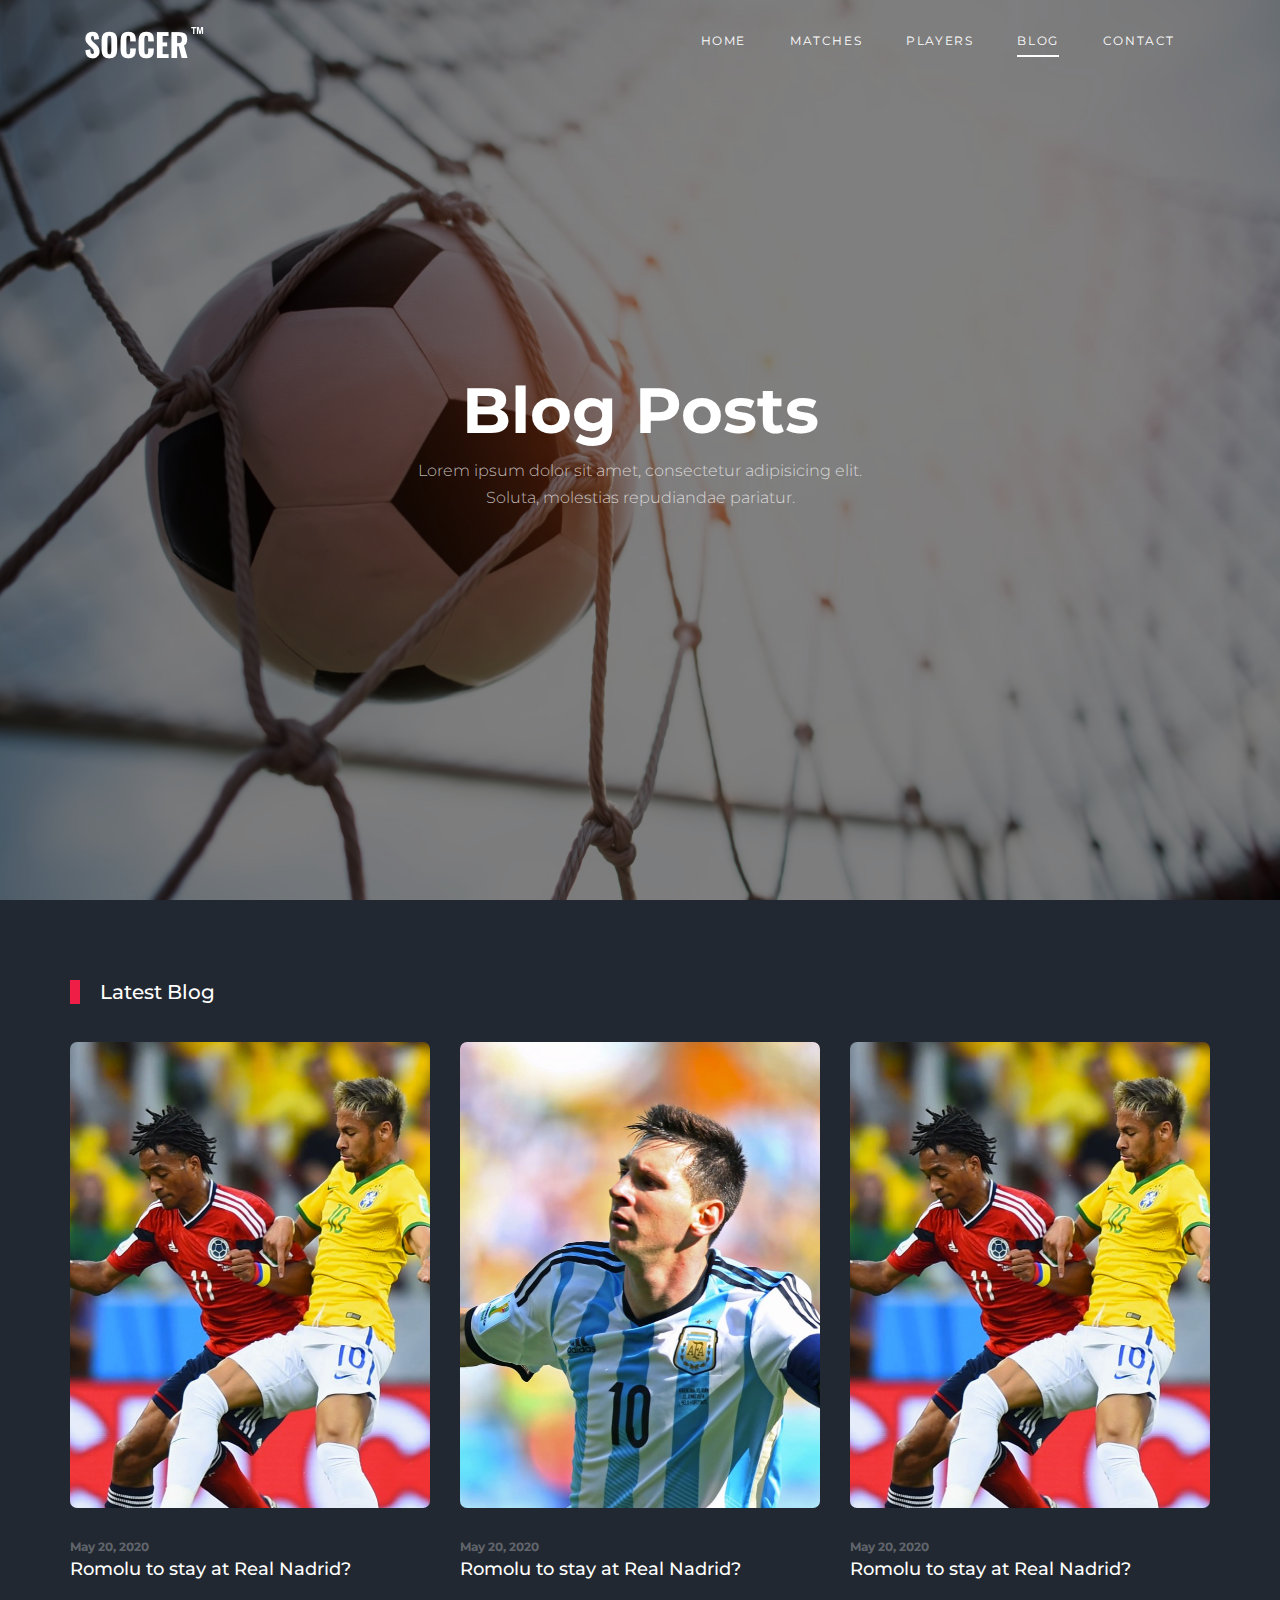
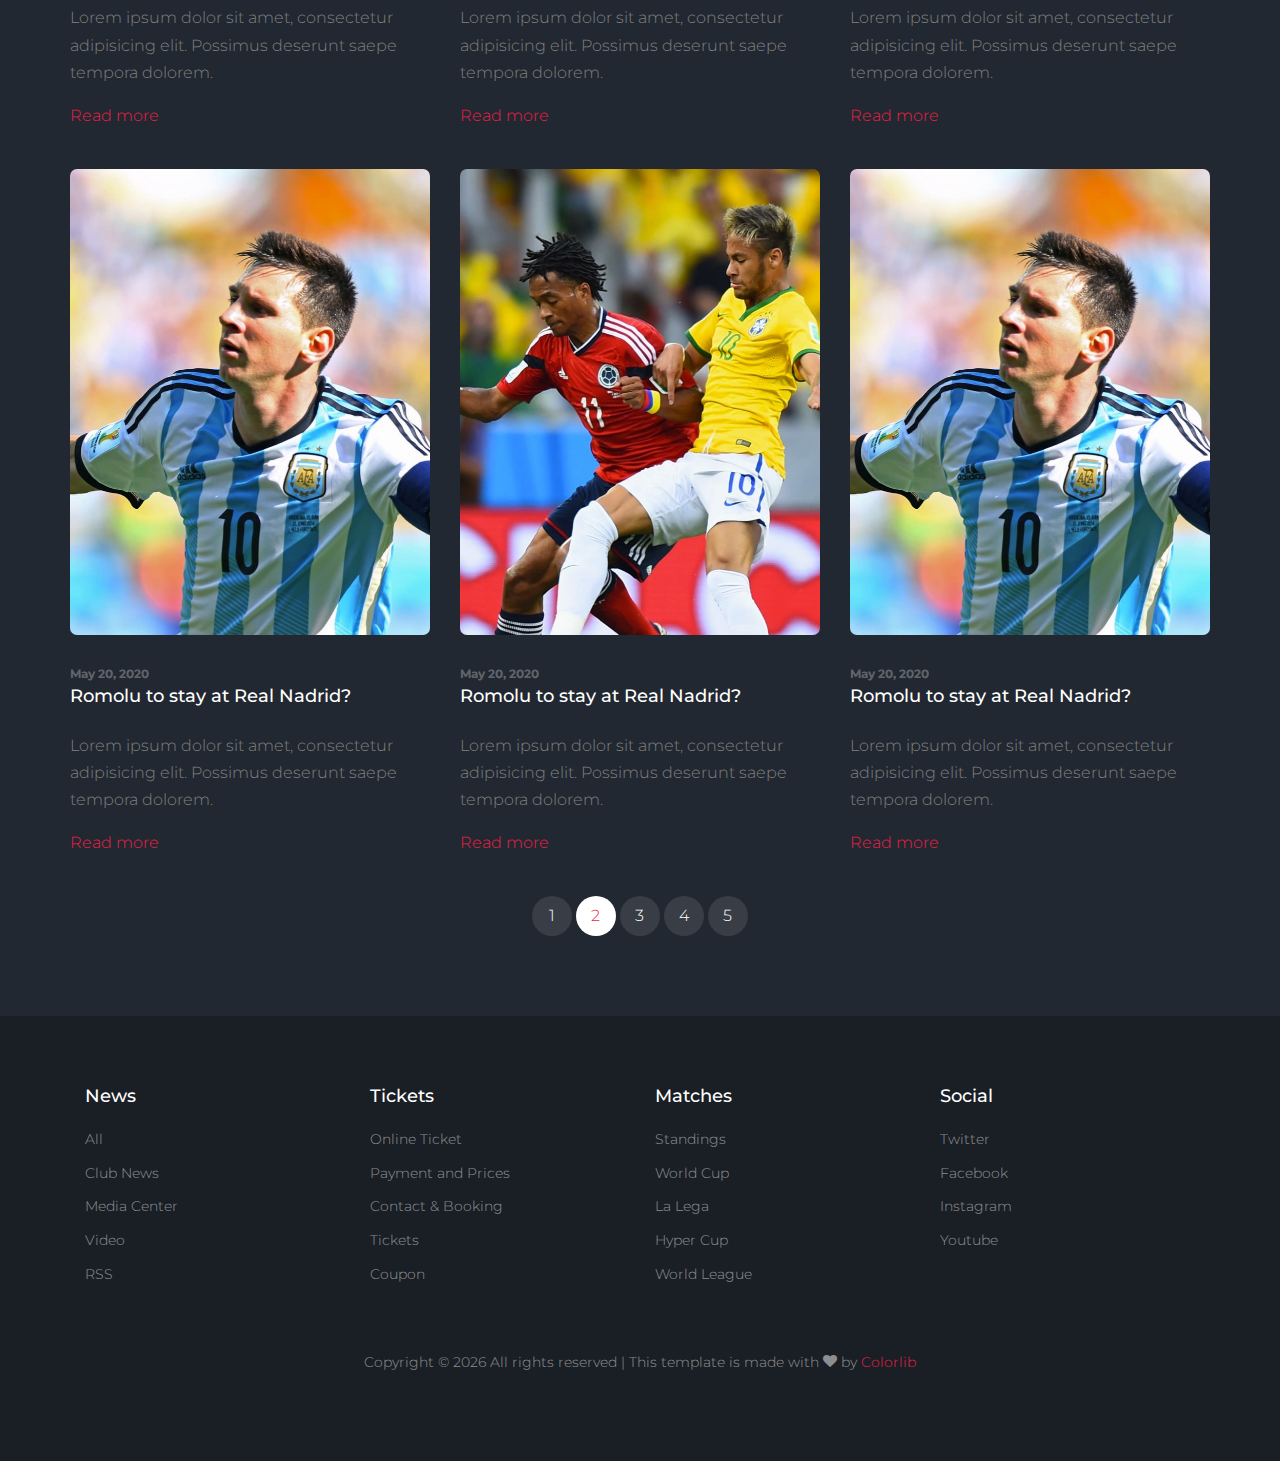
==== blog.html @ fb7355cf "UI is added" ====
<!DOCTYPE html>
<html lang="en">

<head>
  <title>Soccer &mdash; Website by Colorlib</title>
  <meta charset="utf-8">
  <meta name="viewport" content="width=device-width, initial-scale=1, shrink-to-fit=no">


  <link href="https://fonts.googleapis.com/css2?family=Montserrat:wght@400;700&display=swap" rel="stylesheet">

  <link rel="stylesheet" href="fonts/icomoon/style.css">

  <link rel="stylesheet" href="css/bootstrap/bootstrap.css">
  <link rel="stylesheet" href="css/jquery-ui.css">
  <link rel="stylesheet" href="css/owl.carousel.min.css">
  <link rel="stylesheet" href="css/owl.theme.default.min.css">
  <link rel="stylesheet" href="css/owl.theme.default.min.css">

  <link rel="stylesheet" href="css/jquery.fancybox.min.css">

  <link rel="stylesheet" href="css/bootstrap-datepicker.css">

  <link rel="stylesheet" href="fonts/flaticon/font/flaticon.css">

  <link rel="stylesheet" href="css/aos.css">

  <link rel="stylesheet" href="css/style.css">



</head>

<body>

  <div class="site-wrap">

    <div class="site-mobile-menu site-navbar-target">
      <div class="site-mobile-menu-header">
        <div class="site-mobile-menu-close">
          <span class="icon-close2 js-menu-toggle"></span>
        </div>
      </div>
      <div class="site-mobile-menu-body"></div>
    </div>


    <header class="site-navbar py-4" role="banner">

      <div class="container">
        <div class="d-flex align-items-center">
          <div class="site-logo">
            <a href="index.html">
              <img src="images/logo.png" alt="Logo">
            </a>
          </div>
          <div class="ml-auto">
            <nav class="site-navigation position-relative text-right" role="navigation">
              <ul class="site-menu main-menu js-clone-nav mr-auto d-none d-lg-block">
                <li><a href="index.html" class="nav-link">Home</a></li>
                <li><a href="matches.html" class="nav-link">Matches</a></li>
                <li><a href="players.html" class="nav-link">Players</a></li>
                <li class="active"><a href="blog.html" class="nav-link">Blog</a></li>
                <li><a href="contact.html" class="nav-link">Contact</a></li>
              </ul>
            </nav>

            <a href="#" class="d-inline-block d-lg-none site-menu-toggle js-menu-toggle text-black float-right text-white"><span
                class="icon-menu h3 text-white"></span></a>
          </div>
        </div>
      </div>

    </header>

    <div class="hero overlay" style="background-image: url('images/bg_3.jpg');">
      <div class="container">
        <div class="row align-items-center">
          <div class="col-lg-5 mx-auto text-center">
            <h1 class="text-white">Blog Posts</h1>
            <p>Lorem ipsum dolor sit amet, consectetur adipisicing elit. Soluta, molestias repudiandae pariatur.</p>
          </div>
        </div>
      </div>
    </div>

    
    
    <div class="container site-section">
      <div class="row">
        <div class="col-6 title-section">
          <h2 class="heading">Latest Blog</h2>
        </div>
      </div>
      <div class="row">
        <div class="col-lg-4 mb-4">
          <div class="custom-media d-block">
            <div class="img mb-4">
              <a href="single.html"><img src="images/img_1.jpg" alt="Image" class="img-fluid"></a>
            </div>
            <div class="text">
              <span class="meta">May 20, 2020</span>
              <h3 class="mb-4"><a href="#">Romolu to stay at Real Nadrid?</a></h3>
              <p>Lorem ipsum dolor sit amet, consectetur adipisicing elit. Possimus deserunt saepe tempora dolorem.</p>
              <p><a href="#">Read more</a></p>
            </div>
          </div>
        </div>
        <div class="col-lg-4 mb-4">
          <div class="custom-media d-block">
            <div class="img mb-4">
              <a href="single.html"><img src="images/img_3.jpg" alt="Image" class="img-fluid"></a>
            </div>
            <div class="text">
              <span class="meta">May 20, 2020</span>
              <h3 class="mb-4"><a href="#">Romolu to stay at Real Nadrid?</a></h3>
              <p>Lorem ipsum dolor sit amet, consectetur adipisicing elit. Possimus deserunt saepe tempora dolorem.</p>
              <p><a href="#">Read more</a></p>
            </div>
          </div>
        </div>

        <div class="col-lg-4 mb-4">
          <div class="custom-media d-block">
            <div class="img mb-4">
              <a href="single.html"><img src="images/img_1.jpg" alt="Image" class="img-fluid"></a>
            </div>
            <div class="text">
              <span class="meta">May 20, 2020</span>
              <h3 class="mb-4"><a href="#">Romolu to stay at Real Nadrid?</a></h3>
              <p>Lorem ipsum dolor sit amet, consectetur adipisicing elit. Possimus deserunt saepe tempora dolorem.</p>
              <p><a href="#">Read more</a></p>
            </div>
          </div>
        </div>
        <div class="col-lg-4 mb-4">
          <div class="custom-media d-block">
            <div class="img mb-4">
              <a href="single.html"><img src="images/img_3.jpg" alt="Image" class="img-fluid"></a>
            </div>
            <div class="text">
              <span class="meta">May 20, 2020</span>
              <h3 class="mb-4"><a href="#">Romolu to stay at Real Nadrid?</a></h3>
              <p>Lorem ipsum dolor sit amet, consectetur adipisicing elit. Possimus deserunt saepe tempora dolorem.</p>
              <p><a href="#">Read more</a></p>
            </div>
          </div>
        </div>
        
        <div class="col-lg-4 mb-4">
          <div class="custom-media d-block">
            <div class="img mb-4">
              <a href="single.html"><img src="images/img_1.jpg" alt="Image" class="img-fluid"></a>
            </div>
            <div class="text">
              <span class="meta">May 20, 2020</span>
              <h3 class="mb-4"><a href="#">Romolu to stay at Real Nadrid?</a></h3>
              <p>Lorem ipsum dolor sit amet, consectetur adipisicing elit. Possimus deserunt saepe tempora dolorem.</p>
              <p><a href="#">Read more</a></p>
            </div>
          </div>
        </div>
        <div class="col-lg-4 mb-4">
          <div class="custom-media d-block">
            <div class="img mb-4">
              <a href="single.html"><img src="images/img_3.jpg" alt="Image" class="img-fluid"></a>
            </div>
            <div class="text">
              <span class="meta">May 20, 2020</span>
              <h3 class="mb-4"><a href="#">Romolu to stay at Real Nadrid?</a></h3>
              <p>Lorem ipsum dolor sit amet, consectetur adipisicing elit. Possimus deserunt saepe tempora dolorem.</p>
              <p><a href="#">Read more</a></p>
            </div>
          </div>
        </div>
      </div>

      <div class="row justify-content-center">
        <div class="col-lg-7 text-center">
          <div class="custom-pagination">
            <a href="#">1</a>
            <span>2</span>
            <a href="#">3</a>
            <a href="#">4</a>
            <a href="#">5</a>
          </div>
        </div>
      </div>
    </div>


    
    



    <footer class="footer-section">
      <div class="container">
        <div class="row">
          <div class="col-lg-3">
            <div class="widget mb-3">
              <h3>News</h3>
              <ul class="list-unstyled links">
                <li><a href="#">All</a></li>
                <li><a href="#">Club News</a></li>
                <li><a href="#">Media Center</a></li>
                <li><a href="#">Video</a></li>
                <li><a href="#">RSS</a></li>
              </ul>
            </div>
          </div>
          <div class="col-lg-3">
            <div class="widget mb-3">
              <h3>Tickets</h3>
              <ul class="list-unstyled links">
                <li><a href="#">Online Ticket</a></li>
                <li><a href="#">Payment and Prices</a></li>
                <li><a href="#">Contact &amp; Booking</a></li>
                <li><a href="#">Tickets</a></li>
                <li><a href="#">Coupon</a></li>
              </ul>
            </div>
          </div>
          <div class="col-lg-3">
            <div class="widget mb-3">
              <h3>Matches</h3>
              <ul class="list-unstyled links">
                <li><a href="#">Standings</a></li>
                <li><a href="#">World Cup</a></li>
                <li><a href="#">La Lega</a></li>
                <li><a href="#">Hyper Cup</a></li>
                <li><a href="#">World League</a></li>
              </ul>
            </div>
          </div>

          <div class="col-lg-3">
            <div class="widget mb-3">
              <h3>Social</h3>
              <ul class="list-unstyled links">
                <li><a href="#">Twitter</a></li>
                <li><a href="#">Facebook</a></li>
                <li><a href="#">Instagram</a></li>
                <li><a href="#">Youtube</a></li>
              </ul>
            </div>
          </div>

        </div>

        <div class="row text-center">
          <div class="col-md-12">
            <div class=" pt-5">
              <p>
                <!-- Link back to Colorlib can't be removed. Template is licensed under CC BY 3.0. -->
                Copyright &copy;
                <script>
                  document.write(new Date().getFullYear());
                </script> All rights reserved | This template is made with <i class="icon-heart"
                  aria-hidden="true"></i> by <a href="https://colorlib.com" target="_blank">Colorlib</a>
                <!-- Link back to Colorlib can't be removed. Template is licensed under CC BY 3.0. -->
              </p>
            </div>
          </div>

        </div>
      </div>
    </footer>



  </div>
  <!-- .site-wrap -->

  <script src="js/jquery-3.3.1.min.js"></script>
  <script src="js/jquery-migrate-3.0.1.min.js"></script>
  <script src="js/jquery-ui.js"></script>
  <script src="js/popper.min.js"></script>
  <script src="js/bootstrap.min.js"></script>
  <script src="js/owl.carousel.min.js"></script>
  <script src="js/jquery.stellar.min.js"></script>
  <script src="js/jquery.countdown.min.js"></script>
  <script src="js/bootstrap-datepicker.min.js"></script>
  <script src="js/jquery.easing.1.3.js"></script>
  <script src="js/aos.js"></script>
  <script src="js/jquery.fancybox.min.js"></script>
  <script src="js/jquery.sticky.js"></script>
  <script src="js/jquery.mb.YTPlayer.min.js"></script>


  <script src="js/main.js"></script>

</body>

</html>
---- fonts/icomoon/style.css ----
@font-face {
  font-family: 'icomoon';
  src:  url('fonts/icomoon.eot?10si43');
  src:  url('fonts/icomoon.eot?10si43#iefix') format('embedded-opentype'),
    url('fonts/icomoon.ttf?10si43') format('truetype'),
    url('fonts/icomoon.woff?10si43') format('woff'),
    url('fonts/icomoon.svg?10si43#icomoon') format('svg');
  font-weight: normal;
  font-style: normal;
}

[class^="icon-"], [class*=" icon-"] {
  /* use !important to prevent issues with browser extensions that change fonts */
  font-family: 'icomoon' !important;
  speak: none;
  font-style: normal;
  font-weight: normal;
  font-variant: normal;
  text-transform: none;
  line-height: 1;

  /* Better Font Rendering =========== */
  -webkit-font-smoothing: antialiased;
  -moz-osx-font-smoothing: grayscale;
}

.icon-asterisk:before {
  content: "\f069";
}
.icon-plus:before {
  content: "\f067";
}
.icon-question:before {
  content: "\f128";
}
.icon-minus:before {
  content: "\f068";
}
.icon-glass:before {
  content: "\f000";
}
.icon-music:before {
  content: "\f001";
}
.icon-search:before {
  content: "\f002";
}
.icon-envelope-o:before {
  content: "\f003";
}
.icon-heart:before {
  content: "\f004";
}
.icon-star:before {
  content: "\f005";
}
.icon-star-o:before {
  content: "\f006";
}
.icon-user:before {
  content: "\f007";
}
.icon-film:before {
  content: "\f008";
}
.icon-th-large:before {
  content: "\f009";
}
.icon-th:before {
  content: "\f00a";
}
.icon-th-list:before {
  content: "\f00b";
}
.icon-check:before {
  content: "\f00c";
}
.icon-close:before {
  content: "\f00d";
}
.icon-remove:before {
  content: "\f00d";
}
.icon-times:before {
  content: "\f00d";
}
.icon-search-plus:before {
  content: "\f00e";
}
.icon-search-minus:before {
  content: "\f010";
}
.icon-power-off:before {
  content: "\f011";
}
.icon-signal:before {
  content: "\f012";
}
.icon-cog:before {
  content: "\f013";
}
.icon-gear:before {
  content: "\f013";
}
.icon-trash-o:before {
  content: "\f014";
}
.icon-home:before {
  content: "\f015";
}
.icon-file-o:before {
  content: "\f016";
}
.icon-clock-o:before {
  content: "\f017";
}
.icon-road:before {
  content: "\f018";
}
.icon-download:before {
  content: "\f019";
}
.icon-arrow-circle-o-down:before {
  content: "\f01a";
}
.icon-arrow-circle-o-up:before {
  content: "\f01b";
}
.icon-inbox:before {
  content: "\f01c";
}
.icon-play-circle-o:before {
  content: "\f01d";
}
.icon-repeat:before {
  content: "\f01e";
}
.icon-rotate-right:before {
  content: "\f01e";
}
.icon-refresh:before {
  content: "\f021";
}
.icon-list-alt:before {
  content: "\f022";
}
.icon-lock:before {
  content: "\f023";
}
.icon-flag:before {
  content: "\f024";
}
.icon-headphones:before {
  content: "\f025";
}
.icon-volume-off:before {
  content: "\f026";
}
.icon-volume-down:before {
  content: "\f027";
}
.icon-volume-up:before {
  content: "\f028";
}
.icon-qrcode:before {
  content: "\f029";
}
.icon-barcode:before {
  content: "\f02a";
}
.icon-tag:before {
  content: "\f02b";
}
.icon-tags:before {
  content: "\f02c";
}
.icon-book:before {
  content: "\f02d";
}
.icon-bookmark:before {
  content: "\f02e";
}
.icon-print:before {
  content: "\f02f";
}
.icon-camera:before {
  content: "\f030";
}
.icon-font:before {
  content: "\f031";
}
.icon-bold:before {
  content: "\f032";
}
.icon-italic:before {
  content: "\f033";
}
.icon-text-height:before {
  content: "\f034";
}
.icon-text-width:before {
  content: "\f035";
}
.icon-align-left:before {
  content: "\f036";
}
.icon-align-center:before {
  content: "\f037";
}
.icon-align-right:before {
  content: "\f038";
}
.icon-align-justify:before {
  content: "\f039";
}
.icon-list:before {
  content: "\f03a";
}
.icon-dedent:before {
  content: "\f03b";
}
.icon-outdent:before {
  content: "\f03b";
}
.icon-indent:before {
  content: "\f03c";
}
.icon-video-camera:before {
  content: "\f03d";
}
.icon-image:before {
  content: "\f03e";
}
.icon-photo:before {
  content: "\f03e";
}
.icon-picture-o:before {
  content: "\f03e";
}
.icon-pencil:before {
  content: "\f040";
}
.icon-map-marker:before {
  content: "\f041";
}
.icon-adjust:before {
  content: "\f042";
}
.icon-tint:before {
  content: "\f043";
}
.icon-edit:before {
  content: "\f044";
}
.icon-pencil-square-o:before {
  content: "\f044";
}
.icon-share-square-o:before {
  content: "\f045";
}
.icon-check-square-o:before {
  content: "\f046";
}
.icon-arrows:before {
  content: "\f047";
}
.icon-step-backward:before {
  content: "\f048";
}
.icon-fast-backward:before {
  content: "\f049";
}
.icon-backward:before {
  content: "\f04a";
}
.icon-play:before {
  content: "\f04b";
}
.icon-pause:before {
  content: "\f04c";
}
.icon-stop:before {
  content: "\f04d";
}
.icon-forward:before {
  content: "\f04e";
}
.icon-fast-forward:before {
  content: "\f050";
}
.icon-step-forward:before {
  content: "\f051";
}
.icon-eject:before {
  content: "\f052";
}
.icon-chevron-left:before {
  content: "\f053";
}
.icon-chevron-right:before {
  content: "\f054";
}
.icon-plus-circle:before {
  content: "\f055";
}
.icon-minus-circle:before {
  content: "\f056";
}
.icon-times-circle:before {
  content: "\f057";
}
.icon-check-circle:before {
  content: "\f058";
}
.icon-question-circle:before {
  content: "\f059";
}
.icon-info-circle:before {
  content: "\f05a";
}
.icon-crosshairs:before {
  content: "\f05b";
}
.icon-times-circle-o:before {
  content: "\f05c";
}
.icon-check-circle-o:before {
  content: "\f05d";
}
.icon-ban:before {
  content: "\f05e";
}
.icon-arrow-left:before {
  content: "\f060";
}
.icon-arrow-right:before {
  content: "\f061";
}
.icon-arrow-up:before {
  content: "\f062";
}
.icon-arrow-down:before {
  content: "\f063";
}
.icon-mail-forward:before {
  content: "\f064";
}
.icon-share:before {
  content: "\f064";
}
.icon-expand:before {
  content: "\f065";
}
.icon-compress:before {
  content: "\f066";
}
.icon-exclamation-circle:before {
  content: "\f06a";
}
.icon-gift:before {
  content: "\f06b";
}
.icon-leaf:before {
  content: "\f06c";
}
.icon-fire:before {
  content: "\f06d";
}
.icon-eye:before {
  content: "\f06e";
}
.icon-eye-slash:before {
  content: "\f070";
}
.icon-exclamation-triangle:before {
  content: "\f071";
}
.icon-warning:before {
  content: "\f071";
}
.icon-plane:before {
  content: "\f072";
}
.icon-calendar:before {
  content: "\f073";
}
.icon-random:before {
  content: "\f074";
}
.icon-comment:before {
  content: "\f075";
}
.icon-magnet:before {
  content: "\f076";
}
.icon-chevron-up:before {
  content: "\f077";
}
.icon-chevron-down:before {
  content: "\f078";
}
.icon-retweet:before {
  content: "\f079";
}
.icon-shopping-cart:before {
  content: "\f07a";
}
.icon-folder:before {
  content: "\f07b";
}
.icon-folder-open:before {
  content: "\f07c";
}
.icon-arrows-v:before {
  content: "\f07d";
}
.icon-arrows-h:before {
  content: "\f07e";
}
.icon-bar-chart:before {
  content: "\f080";
}
.icon-bar-chart-o:before {
  content: "\f080";
}
.icon-twitter-square:before {
  content: "\f081";
}
.icon-facebook-square:before {
  content: "\f082";
}
.icon-camera-retro:before {
  content: "\f083";
}
.icon-key:before {
  content: "\f084";
}
.icon-cogs:before {
  content: "\f085";
}
.icon-gears:before {
  content: "\f085";
}
.icon-comments:before {
  content: "\f086";
}
.icon-thumbs-o-up:before {
  content: "\f087";
}
.icon-thumbs-o-down:before {
  content: "\f088";
}
.icon-star-half:before {
  content: "\f089";
}
.icon-heart-o:before {
  content: "\f08a";
}
.icon-sign-out:before {
  content: "\f08b";
}
.icon-linkedin-square:before {
  content: "\f08c";
}
.icon-thumb-tack:before {
  content: "\f08d";
}
.icon-external-link:before {
  content: "\f08e";
}
.icon-sign-in:before {
  content: "\f090";
}
.icon-trophy:before {
  content: "\f091";
}
.icon-github-square:before {
  content: "\f092";
}
.icon-upload:before {
  content: "\f093";
}
.icon-lemon-o:before {
  content: "\f094";
}
.icon-phone:before {
  content: "\f095";
}
.icon-square-o:before {
  content: "\f096";
}
.icon-bookmark-o:before {
  content: "\f097";
}
.icon-phone-square:before {
  content: "\f098";
}
.icon-twitter:before {
  content: "\f099";
}
.icon-facebook:before {
  content: "\f09a";
}
.icon-facebook-f:before {
  content: "\f09a";
}
.icon-github:before {
  content: "\f09b";
}
.icon-unlock:before {
  content: "\f09c";
}
.icon-credit-card:before {
  content: "\f09d";
}
.icon-feed:before {
  content: "\f09e";
}
.icon-rss:before {
  content: "\f09e";
}
.icon-hdd-o:before {
  content: "\f0a0";
}
.icon-bullhorn:before {
  content: "\f0a1";
}
.icon-bell-o:before {
  content: "\f0a2";
}
.icon-certificate:before {
  content: "\f0a3";
}
.icon-hand-o-right:before {
  content: "\f0a4";
}
.icon-hand-o-left:before {
  content: "\f0a5";
}
.icon-hand-o-up:before {
  content: "\f0a6";
}
.icon-hand-o-down:before {
  content: "\f0a7";
}
.icon-arrow-circle-left:before {
  content: "\f0a8";
}
.icon-arrow-circle-right:before {
  content: "\f0a9";
}
.icon-arrow-circle-up:before {
  content: "\f0aa";
}
.icon-arrow-circle-down:before {
  content: "\f0ab";
}
.icon-globe:before {
  content: "\f0ac";
}
.icon-wrench:before {
  content: "\f0ad";
}
.icon-tasks:before {
  content: "\f0ae";
}
.icon-filter:before {
  content: "\f0b0";
}
.icon-briefcase:before {
  content: "\f0b1";
}
.icon-arrows-alt:before {
  content: "\f0b2";
}
.icon-group:before {
  content: "\f0c0";
}
.icon-users:before {
  content: "\f0c0";
}
.icon-chain:before {
  content: "\f0c1";
}
.icon-link:before {
  content: "\f0c1";
}
.icon-cloud:before {
  content: "\f0c2";
}
.icon-flask:before {
  content: "\f0c3";
}
.icon-cut:before {
  content: "\f0c4";
}
.icon-scissors:before {
  content: "\f0c4";
}
.icon-copy:before {
  content: "\f0c5";
}
.icon-files-o:before {
  content: "\f0c5";
}
.icon-paperclip:before {
  content: "\f0c6";
}
.icon-floppy-o:before {
  content: "\f0c7";
}
.icon-save:before {
  content: "\f0c7";
}
.icon-square:before {
  content: "\f0c8";
}
.icon-bars:before {
  content: "\f0c9";
}
.icon-navicon:before {
  content: "\f0c9";
}
.icon-reorder:before {
  content: "\f0c9";
}
.icon-list-ul:before {
  content: "\f0ca";
}
.icon-list-ol:before {
  content: "\f0cb";
}
.icon-strikethrough:before {
  content: "\f0cc";
}
.icon-underline:before {
  content: "\f0cd";
}
.icon-table:before {
  content: "\f0ce";
}
.icon-magic:before {
  content: "\f0d0";
}
.icon-truck:before {
  content: "\f0d1";
}
.icon-pinterest:before {
  content: "\f0d2";
}
.icon-pinterest-square:before {
  content: "\f0d3";
}
.icon-google-plus-square:before {
  content: "\f0d4";
}
.icon-google-plus:before {
  content: "\f0d5";
}
.icon-money:before {
  content: "\f0d6";
}
.icon-caret-down:before {
  content: "\f0d7";
}
.icon-caret-up:before {
  content: "\f0d8";
}
.icon-caret-left:before {
  content: "\f0d9";
}
.icon-caret-right:before {
  content: "\f0da";
}
.icon-columns:before {
  content: "\f0db";
}
.icon-sort:before {
  content: "\f0dc";
}
.icon-unsorted:before {
  content: "\f0dc";
}
.icon-sort-desc:before {
  content: "\f0dd";
}
.icon-sort-down:before {
  content: "\f0dd";
}
.icon-sort-asc:before {
  content: "\f0de";
}
.icon-sort-up:before {
  content: "\f0de";
}
.icon-envelope:before {
  content: "\f0e0";
}
.icon-linkedin:before {
  content: "\f0e1";
}
.icon-rotate-left:before {
  content: "\f0e2";
}
.icon-undo:before {
  content: "\f0e2";
}
.icon-gavel:before {
  content: "\f0e3";
}
.icon-legal:before {
  content: "\f0e3";
}
.icon-dashboard:before {
  content: "\f0e4";
}
.icon-tachometer:before {
  content: "\f0e4";
}
.icon-comment-o:before {
  content: "\f0e5";
}
.icon-comments-o:before {
  content: "\f0e6";
}
.icon-bolt:before {
  content: "\f0e7";
}
.icon-flash:before {
  content: "\f0e7";
}
.icon-sitemap:before {
  content: "\f0e8";
}
.icon-umbrella:before {
  content: "\f0e9";
}
.icon-clipboard:before {
  content: "\f0ea";
}
.icon-paste:before {
  content: "\f0ea";
}
.icon-lightbulb-o:before {
  content: "\f0eb";
}
.icon-exchange:before {
  content: "\f0ec";
}
.icon-cloud-download:before {
  content: "\f0ed";
}
.icon-cloud-upload:before {
  content: "\f0ee";
}
.icon-user-md:before {
  content: "\f0f0";
}
.icon-stethoscope:before {
  content: "\f0f1";
}
.icon-suitcase:before {
  content: "\f0f2";
}
.icon-bell:before {
  content: "\f0f3";
}
.icon-coffee:before {
  content: "\f0f4";
}
.icon-cutlery:before {
  content: "\f0f5";
}
.icon-file-text-o:before {
  content: "\f0f6";
}
.icon-building-o:before {
  content: "\f0f7";
}
.icon-hospital-o:before {
  content: "\f0f8";
}
.icon-ambulance:before {
  content: "\f0f9";
}
.icon-medkit:before {
  content: "\f0fa";
}
.icon-fighter-jet:before {
  content: "\f0fb";
}
.icon-beer:before {
  content: "\f0fc";
}
.icon-h-square:before {
  content: "\f0fd";
}
.icon-plus-square:before {
  content: "\f0fe";
}
.icon-angle-double-left:before {
  content: "\f100";
}
.icon-angle-double-right:before {
  content: "\f101";
}
.icon-angle-double-up:before {
  content: "\f102";
}
.icon-angle-double-down:before {
  content: "\f103";
}
.icon-angle-left:before {
  content: "\f104";
}
.icon-angle-right:before {
  content: "\f105";
}
.icon-angle-up:before {
  content: "\f106";
}
.icon-angle-down:before {
  content: "\f107";
}
.icon-desktop:before {
  content: "\f108";
}
.icon-laptop:before {
  content: "\f109";
}
.icon-tablet:before {
  content: "\f10a";
}
.icon-mobile:before {
  content: "\f10b";
}
.icon-mobile-phone:before {
  content: "\f10b";
}
.icon-circle-o:before {
  content: "\f10c";
}
.icon-quote-left:before {
  content: "\f10d";
}
.icon-quote-right:before {
  content: "\f10e";
}
.icon-spinner:before {
  content: "\f110";
}
.icon-circle:before {
  content: "\f111";
}
.icon-mail-reply:before {
  content: "\f112";
}
.icon-reply:before {
  content: "\f112";
}
.icon-github-alt:before {
  content: "\f113";
}
.icon-folder-o:before {
  content: "\f114";
}
.icon-folder-open-o:before {
  content: "\f115";
}
.icon-smile-o:before {
  content: "\f118";
}
.icon-frown-o:before {
  content: "\f119";
}
.icon-meh-o:before {
  content: "\f11a";
}
.icon-gamepad:before {
  content: "\f11b";
}
.icon-keyboard-o:before {
  content: "\f11c";
}
.icon-flag-o:before {
  content: "\f11d";
}
.icon-flag-checkered:before {
  content: "\f11e";
}
.icon-terminal:before {
  content: "\f120";
}
.icon-code:before {
  content: "\f121";
}
.icon-mail-reply-all:before {
  content: "\f122";
}
.icon-reply-all:before {
  content: "\f122";
}
.icon-star-half-empty:before {
  content: "\f123";
}
.icon-star-half-full:before {
  content: "\f123";
}
.icon-star-half-o:before {
  content: "\f123";
}
.icon-location-arrow:before {
  content: "\f124";
}
.icon-crop:before {
  content: "\f125";
}
.icon-code-fork:before {
  content: "\f126";
}
.icon-chain-broken:before {
  content: "\f127";
}
.icon-unlink:before {
  content: "\f127";
}
.icon-info:before {
  content: "\f129";
}
.icon-exclamation:before {
  content: "\f12a";
}
.icon-superscript:before {
  content: "\f12b";
}
.icon-subscript:before {
  content: "\f12c";
}
.icon-eraser:before {
  content: "\f12d";
}
.icon-puzzle-piece:before {
  content: "\f12e";
}
.icon-microphone:before {
  content: "\f130";
}
.icon-microphone-slash:before {
  content: "\f131";
}
.icon-shield:before {
  content: "\f132";
}
.icon-calendar-o:before {
  content: "\f133";
}
.icon-fire-extinguisher:before {
  content: "\f134";
}
.icon-rocket:before {
  content: "\f135";
}
.icon-maxcdn:before {
  content: "\f136";
}
.icon-chevron-circle-left:before {
  content: "\f137";
}
.icon-chevron-circle-right:before {
  content: "\f138";
}
.icon-chevron-circle-up:before {
  content: "\f139";
}
.icon-chevron-circle-down:before {
  content: "\f13a";
}
.icon-html5:before {
  content: "\f13b";
}
.icon-css3:before {
  content: "\f13c";
}
.icon-anchor:before {
  content: "\f13d";
}
.icon-unlock-alt:before {
  content: "\f13e";
}
.icon-bullseye:before {
  content: "\f140";
}
.icon-ellipsis-h:before {
  content: "\f141";
}
.icon-ellipsis-v:before {
  content: "\f142";
}
.icon-rss-square:before {
  content: "\f143";
}
.icon-play-circle:before {
  content: "\f144";
}
.icon-ticket:before {
  content: "\f145";
}
.icon-minus-square:before {
  content: "\f146";
}
.icon-minus-square-o:before {
  content: "\f147";
}
.icon-level-up:before {
  content: "\f148";
}
.icon-level-down:before {
  content: "\f149";
}
.icon-check-square:before {
  content: "\f14a";
}
.icon-pencil-square:before {
  content: "\f14b";
}
.icon-external-link-square:before {
  content: "\f14c";
}
.icon-share-square:before {
  content: "\f14d";
}
.icon-compass:before {
  content: "\f14e";
}
.icon-caret-square-o-down:before {
  content: "\f150";
}
.icon-toggle-down:before {
  content: "\f150";
}
.icon-caret-square-o-up:before {
  content: "\f151";
}
.icon-toggle-up:before {
  content: "\f151";
}
.icon-caret-square-o-right:before {
  content: "\f152";
}
.icon-toggle-right:before {
  content: "\f152";
}
.icon-eur:before {
  content: "\f153";
}
.icon-euro:before {
  content: "\f153";
}
.icon-gbp:before {
  content: "\f154";
}
.icon-dollar:before {
  content: "\f155";
}
.icon-usd:before {
  content: "\f155";
}
.icon-inr:before {
  content: "\f156";
}
.icon-rupee:before {
  content: "\f156";
}
.icon-cny:before {
  content: "\f157";
}
.icon-jpy:before {
  content: "\f157";
}
.icon-rmb:before {
  content: "\f157";
}
.icon-yen:before {
  content: "\f157";
}
.icon-rouble:before {
  content: "\f158";
}
.icon-rub:before {
  content: "\f158";
}
.icon-ruble:before {
  content: "\f158";
}
.icon-krw:before {
  content: "\f159";
}
.icon-won:before {
  content: "\f159";
}
.icon-bitcoin:before {
  content: "\f15a";
}
.icon-btc:before {
  content: "\f15a";
}
.icon-file:before {
  content: "\f15b";
}
.icon-file-text:before {
  content: "\f15c";
}
.icon-sort-alpha-asc:before {
  content: "\f15d";
}
.icon-sort-alpha-desc:before {
  content: "\f15e";
}
.icon-sort-amount-asc:before {
  content: "\f160";
}
.icon-sort-amount-desc:before {
  content: "\f161";
}
.icon-sort-numeric-asc:before {
  content: "\f162";
}
.icon-sort-numeric-desc:before {
  content: "\f163";
}
.icon-thumbs-up:before {
  content: "\f164";
}
.icon-thumbs-down:before {
  content: "\f165";
}
.icon-youtube-square:before {
  content: "\f166";
}
.icon-youtube:before {
  content: "\f167";
}
.icon-xing:before {
  content: "\f168";
}
.icon-xing-square:before {
  content: "\f169";
}
.icon-youtube-play:before {
  content: "\f16a";
}
.icon-dropbox:before {
  content: "\f16b";
}
.icon-stack-overflow:before {
  content: "\f16c";
}
.icon-instagram:before {
  content: "\f16d";
}
.icon-flickr:before {
  content: "\f16e";
}
.icon-adn:before {
  content: "\f170";
}
.icon-bitbucket:before {
  content: "\f171";
}
.icon-bitbucket-square:before {
  content: "\f172";
}
.icon-tumblr:before {
  content: "\f173";
}
.icon-tumblr-square:before {
  content: "\f174";
}
.icon-long-arrow-down:before {
  content: "\f175";
}
.icon-long-arrow-up:before {
  content: "\f176";
}
.icon-long-arrow-left:before {
  content: "\f177";
}
.icon-long-arrow-right:before {
  content: "\f178";
}
.icon-apple:before {
  content: "\f179";
}
.icon-windows:before {
  content: "\f17a";
}
.icon-android:before {
  content: "\f17b";
}
.icon-linux:before {
  content: "\f17c";
}
.icon-dribbble:before {
  content: "\f17d";
}
.icon-skype:before {
  content: "\f17e";
}
.icon-foursquare:before {
  content: "\f180";
}
.icon-trello:before {
  content: "\f181";
}
.icon-female:before {
  content: "\f182";
}
.icon-male:before {
  content: "\f183";
}
.icon-gittip:before {
  content: "\f184";
}
.icon-gratipay:before {
  content: "\f184";
}
.icon-sun-o:before {
  content: "\f185";
}
.icon-moon-o:before {
  content: "\f186";
}
.icon-archive:before {
  content: "\f187";
}
.icon-bug:before {
  content: "\f188";
}
.icon-vk:before {
  content: "\f189";
}
.icon-weibo:before {
  content: "\f18a";
}
.icon-renren:before {
  content: "\f18b";
}
.icon-pagelines:before {
  content: "\f18c";
}
.icon-stack-exchange:before {
  content: "\f18d";
}
.icon-arrow-circle-o-right:before {
  content: "\f18e";
}
.icon-arrow-circle-o-left:before {
  content: "\f190";
}
.icon-caret-square-o-left:before {
  content: "\f191";
}
.icon-toggle-left:before {
  content: "\f191";
}
.icon-dot-circle-o:before {
  content: "\f192";
}
.icon-wheelchair:before {
  content: "\f193";
}
.icon-vimeo-square:before {
  content: "\f194";
}
.icon-try:before {
  content: "\f195";
}
.icon-turkish-lira:before {
  content: "\f195";
}
.icon-plus-square-o:before {
  content: "\f196";
}
.icon-space-shuttle:before {
  content: "\f197";
}
.icon-slack:before {
  content: "\f198";
}
.icon-envelope-square:before {
  content: "\f199";
}
.icon-wordpress:before {
  content: "\f19a";
}
.icon-openid:before {
  content: "\f19b";
}
.icon-bank:before {
  content: "\f19c";
}
.icon-institution:before {
  content: "\f19c";
}
.icon-university:before {
  content: "\f19c";
}
.icon-graduation-cap:before {
  content: "\f19d";
}
.icon-mortar-board:before {
  content: "\f19d";
}
.icon-yahoo:before {
  content: "\f19e";
}
.icon-google:before {
  content: "\f1a0";
}
.icon-reddit:before {
  content: "\f1a1";
}
.icon-reddit-square:before {
  content: "\f1a2";
}
.icon-stumbleupon-circle:before {
  content: "\f1a3";
}
.icon-stumbleupon:before {
  content: "\f1a4";
}
.icon-delicious:before {
  content: "\f1a5";
}
.icon-digg:before {
  content: "\f1a6";
}
.icon-pied-piper-pp:before {
  content: "\f1a7";
}
.icon-pied-piper-alt:before {
  content: "\f1a8";
}
.icon-drupal:before {
  content: "\f1a9";
}
.icon-joomla:before {
  content: "\f1aa";
}
.icon-language:before {
  content: "\f1ab";
}
.icon-fax:before {
  content: "\f1ac";
}
.icon-building:before {
  content: "\f1ad";
}
.icon-child:before {
  content: "\f1ae";
}
.icon-paw:before {
  content: "\f1b0";
}
.icon-spoon:before {
  content: "\f1b1";
}
.icon-cube:before {
  content: "\f1b2";
}
.icon-cubes:before {
  content: "\f1b3";
}
.icon-behance:before {
  content: "\f1b4";
}
.icon-behance-square:before {
  content: "\f1b5";
}
.icon-steam:before {
  content: "\f1b6";
}
.icon-steam-square:before {
  content: "\f1b7";
}
.icon-recycle:before {
  content: "\f1b8";
}
.icon-automobile:before {
  content: "\f1b9";
}
.icon-car:before {
  content: "\f1b9";
}
.icon-cab:before {
  content: "\f1ba";
}
.icon-taxi:before {
  content: "\f1ba";
}
.icon-tree:before {
  content: "\f1bb";
}
.icon-spotify:before {
  content: "\f1bc";
}
.icon-deviantart:before {
  content: "\f1bd";
}
.icon-soundcloud:before {
  content: "\f1be";
}
.icon-database:before {
  content: "\f1c0";
}
.icon-file-pdf-o:before {
  content: "\f1c1";
}
.icon-file-word-o:before {
  content: "\f1c2";
}
.icon-file-excel-o:before {
  content: "\f1c3";
}
.icon-file-powerpoint-o:before {
  content: "\f1c4";
}
.icon-file-image-o:before {
  content: "\f1c5";
}
.icon-file-photo-o:before {
  content: "\f1c5";
}
.icon-file-picture-o:before {
  content: "\f1c5";
}
.icon-file-archive-o:before {
  content: "\f1c6";
}
.icon-file-zip-o:before {
  content: "\f1c6";
}
.icon-file-audio-o:before {
  content: "\f1c7";
}
.icon-file-sound-o:before {
  content: "\f1c7";
}
.icon-file-movie-o:before {
  content: "\f1c8";
}
.icon-file-video-o:before {
  content: "\f1c8";
}
.icon-file-code-o:before {
  content: "\f1c9";
}
.icon-vine:before {
  content: "\f1ca";
}
.icon-codepen:before {
  content: "\f1cb";
}
.icon-jsfiddle:before {
  content: "\f1cc";
}
.icon-life-bouy:before {
  content: "\f1cd";
}
.icon-life-buoy:before {
  content: "\f1cd";
}
.icon-life-ring:before {
  content: "\f1cd";
}
.icon-life-saver:before {
  content: "\f1cd";
}
.icon-support:before {
  content: "\f1cd";
}
.icon-circle-o-notch:before {
  content: "\f1ce";
}
.icon-ra:before {
  content: "\f1d0";
}
.icon-rebel:before {
  content: "\f1d0";
}
.icon-resistance:before {
  content: "\f1d0";
}
.icon-empire:before {
  content: "\f1d1";
}
.icon-ge:before {
  content: "\f1d1";
}
.icon-git-square:before {
  content: "\f1d2";
}
.icon-git:before {
  content: "\f1d3";
}
.icon-hacker-news:before {
  content: "\f1d4";
}
.icon-y-combinator-square:before {
  content: "\f1d4";
}
.icon-yc-square:before {
  content: "\f1d4";
}
.icon-tencent-weibo:before {
  content: "\f1d5";
}
.icon-qq:before {
  content: "\f1d6";
}
.icon-wechat:before {
  content: "\f1d7";
}
.icon-weixin:before {
  content: "\f1d7";
}
.icon-paper-plane:before {
  content: "\f1d8";
}
.icon-send:before {
  content: "\f1d8";
}
.icon-paper-plane-o:before {
  content: "\f1d9";
}
.icon-send-o:before {
  content: "\f1d9";
}
.icon-history:before {
  content: "\f1da";
}
.icon-circle-thin:before {
  content: "\f1db";
}
.icon-header:before {
  content: "\f1dc";
}
.icon-paragraph:before {
  content: "\f1dd";
}
.icon-sliders:before {
  content: "\f1de";
}
.icon-share-alt:before {
  content: "\f1e0";
}
.icon-share-alt-square:before {
  content: "\f1e1";
}
.icon-bomb:before {
  content: "\f1e2";
}
.icon-futbol-o:before {
  content: "\f1e3";
}
.icon-soccer-ball-o:before {
  content: "\f1e3";
}
.icon-tty:before {
  content: "\f1e4";
}
.icon-binoculars:before {
  content: "\f1e5";
}
.icon-plug:before {
  content: "\f1e6";
}
.icon-slideshare:before {
  content: "\f1e7";
}
.icon-twitch:before {
  content: "\f1e8";
}
.icon-yelp:before {
  content: "\f1e9";
}
.icon-newspaper-o:before {
  content: "\f1ea";
}
.icon-wifi:before {
  content: "\f1eb";
}
.icon-calculator:before {
  content: "\f1ec";
}
.icon-paypal:before {
  content: "\f1ed";
}
.icon-google-wallet:before {
  content: "\f1ee";
}
.icon-cc-visa:before {
  content: "\f1f0";
}
.icon-cc-mastercard:before {
  content: "\f1f1";
}
.icon-cc-discover:before {
  content: "\f1f2";
}
.icon-cc-amex:before {
  content: "\f1f3";
}
.icon-cc-paypal:before {
  content: "\f1f4";
}
.icon-cc-stripe:before {
  content: "\f1f5";
}
.icon-bell-slash:before {
  content: "\f1f6";
}
.icon-bell-slash-o:before {
  content: "\f1f7";
}
.icon-trash:before {
  content: "\f1f8";
}
.icon-copyright:before {
  content: "\f1f9";
}
.icon-at:before {
  content: "\f1fa";
}
.icon-eyedropper:before {
  content: "\f1fb";
}
.icon-paint-brush:before {
  content: "\f1fc";
}
.icon-birthday-cake:before {
  content: "\f1fd";
}
.icon-area-chart:before {
  content: "\f1fe";
}
.icon-pie-chart:before {
  content: "\f200";
}
.icon-line-chart:before {
  content: "\f201";
}
.icon-lastfm:before {
  content: "\f202";
}
.icon-lastfm-square:before {
  content: "\f203";
}
.icon-toggle-off:before {
  content: "\f204";
}
.icon-toggle-on:before {
  content: "\f205";
}
.icon-bicycle:before {
  content: "\f206";
}
.icon-bus:before {
  content: "\f207";
}
.icon-ioxhost:before {
  content: "\f208";
}
.icon-angellist:before {
  content: "\f209";
}
.icon-cc:before {
  content: "\f20a";
}
.icon-ils:before {
  content: "\f20b";
}
.icon-shekel:before {
  content: "\f20b";
}
.icon-sheqel:before {
  content: "\f20b";
}
.icon-meanpath:before {
  content: "\f20c";
}
.icon-buysellads:before {
  content: "\f20d";
}
.icon-connectdevelop:before {
  content: "\f20e";
}
.icon-dashcube:before {
  content: "\f210";
}
.icon-forumbee:before {
  content: "\f211";
}
.icon-leanpub:before {
  content: "\f212";
}
.icon-sellsy:before {
  content: "\f213";
}
.icon-shirtsinbulk:before {
  content: "\f214";
}
.icon-simplybuilt:before {
  content: "\f215";
}
.icon-skyatlas:before {
  content: "\f216";
}
.icon-cart-plus:before {
  content: "\f217";
}
.icon-cart-arrow-down:before {
  content: "\f218";
}
.icon-diamond:before {
  content: "\f219";
}
.icon-ship:before {
  content: "\f21a";
}
.icon-user-secret:before {
  content: "\f21b";
}
.icon-motorcycle:before {
  content: "\f21c";
}
.icon-street-view:before {
  content: "\f21d";
}
.icon-heartbeat:before {
  content: "\f21e";
}
.icon-venus:before {
  content: "\f221";
}
.icon-mars:before {
  content: "\f222";
}
.icon-mercury:before {
  content: "\f223";
}
.icon-intersex:before {
  content: "\f224";
}
.icon-transgender:before {
  content: "\f224";
}
.icon-transgender-alt:before {
  content: "\f225";
}
.icon-venus-double:before {
  content: "\f226";
}
.icon-mars-double:before {
  content: "\f227";
}
.icon-venus-mars:before {
  content: "\f228";
}
.icon-mars-stroke:before {
  content: "\f229";
}
.icon-mars-stroke-v:before {
  content: "\f22a";
}
.icon-mars-stroke-h:before {
  content: "\f22b";
}
.icon-neuter:before {
  content: "\f22c";
}
.icon-genderless:before {
  content: "\f22d";
}
.icon-facebook-official:before {
  content: "\f230";
}
.icon-pinterest-p:before {
  content: "\f231";
}
.icon-whatsapp:before {
  content: "\f232";
}
.icon-server:before {
  content: "\f233";
}
.icon-user-plus:before {
  content: "\f234";
}
.icon-user-times:before {
  content: "\f235";
}
.icon-bed:before {
  content: "\f236";
}
.icon-hotel:before {
  content: "\f236";
}
.icon-viacoin:before {
  content: "\f237";
}
.icon-train:before {
  content: "\f238";
}
.icon-subway:before {
  content: "\f239";
}
.icon-medium:before {
  content: "\f23a";
}
.icon-y-combinator:before {
  content: "\f23b";
}
.icon-yc:before {
  content: "\f23b";
}
.icon-optin-monster:before {
  content: "\f23c";
}
.icon-opencart:before {
  content: "\f23d";
}
.icon-expeditedssl:before {
  content: "\f23e";
}
.icon-battery:before {
  content: "\f240";
}
.icon-battery-4:before {
  content: "\f240";
}
.icon-battery-full:before {
  content: "\f240";
}
.icon-battery-3:before {
  content: "\f241";
}
.icon-battery-three-quarters:before {
  content: "\f241";
}
.icon-battery-2:before {
  content: "\f242";
}
.icon-battery-half:before {
  content: "\f242";
}
.icon-battery-1:before {
  content: "\f243";
}
.icon-battery-quarter:before {
  content: "\f243";
}
.icon-battery-0:before {
  content: "\f244";
}
.icon-battery-empty:before {
  content: "\f244";
}
.icon-mouse-pointer:before {
  content: "\f245";
}
.icon-i-cursor:before {
  content: "\f246";
}
.icon-object-group:before {
  content: "\f247";
}
.icon-object-ungroup:before {
  content: "\f248";
}
.icon-sticky-note:before {
  content: "\f249";
}
.icon-sticky-note-o:before {
  content: "\f24a";
}
.icon-cc-jcb:before {
  content: "\f24b";
}
.icon-cc-diners-club:before {
  content: "\f24c";
}
.icon-clone:before {
  content: "\f24d";
}
.icon-balance-scale:before {
  content: "\f24e";
}
.icon-hourglass-o:before {
  content: "\f250";
}
.icon-hourglass-1:before {
  content: "\f251";
}
.icon-hourglass-start:before {
  content: "\f251";
}
.icon-hourglass-2:before {
  content: "\f252";
}
.icon-hourglass-half:before {
  content: "\f252";
}
.icon-hourglass-3:before {
  content: "\f253";
}
.icon-hourglass-end:before {
  content: "\f253";
}
.icon-hourglass:before {
  content: "\f254";
}
.icon-hand-grab-o:before {
  content: "\f255";
}
.icon-hand-rock-o:before {
  content: "\f255";
}
.icon-hand-paper-o:before {
  content: "\f256";
}
.icon-hand-stop-o:before {
  content: "\f256";
}
.icon-hand-scissors-o:before {
  content: "\f257";
}
.icon-hand-lizard-o:before {
  content: "\f258";
}
.icon-hand-spock-o:before {
  content: "\f259";
}
.icon-hand-pointer-o:before {
  content: "\f25a";
}
.icon-hand-peace-o:before {
  content: "\f25b";
}
.icon-trademark:before {
  content: "\f25c";
}
.icon-registered:before {
  content: "\f25d";
}
.icon-creative-commons:before {
  content: "\f25e";
}
.icon-gg:before {
  content: "\f260";
}
.icon-gg-circle:before {
  content: "\f261";
}
.icon-tripadvisor:before {
  content: "\f262";
}
.icon-odnoklassniki:before {
  content: "\f263";
}
.icon-odnoklassniki-square:before {
  content: "\f264";
}
.icon-get-pocket:before {
  content: "\f265";
}
.icon-wikipedia-w:before {
  content: "\f266";
}
.icon-safari:before {
  content: "\f267";
}
.icon-chrome:before {
  content: "\f268";
}
.icon-firefox:before {
  content: "\f269";
}
.icon-opera:before {
  content: "\f26a";
}
.icon-internet-explorer:before {
  content: "\f26b";
}
.icon-television:before {
  content: "\f26c";
}
.icon-tv:before {
  content: "\f26c";
}
.icon-contao:before {
  content: "\f26d";
}
.icon-500px:before {
  content: "\f26e";
}
.icon-amazon:before {
  content: "\f270";
}
.icon-calendar-plus-o:before {
  content: "\f271";
}
.icon-calendar-minus-o:before {
  content: "\f272";
}
.icon-calendar-times-o:before {
  content: "\f273";
}
.icon-calendar-check-o:before {
  content: "\f274";
}
.icon-industry:before {
  content: "\f275";
}
.icon-map-pin:before {
  content: "\f276";
}
.icon-map-signs:before {
  content: "\f277";
}
.icon-map-o:before {
  content: "\f278";
}
.icon-map:before {
  content: "\f279";
}
.icon-commenting:before {
  content: "\f27a";
}
.icon-commenting-o:before {
  content: "\f27b";
}
.icon-houzz:before {
  content: "\f27c";
}
.icon-vimeo:before {
  content: "\f27d";
}
.icon-black-tie:before {
  content: "\f27e";
}
.icon-fonticons:before {
  content: "\f280";
}
.icon-reddit-alien:before {
  content: "\f281";
}
.icon-edge:before {
  content: "\f282";
}
.icon-credit-card-alt:before {
  content: "\f283";
}
.icon-codiepie:before {
  content: "\f284";
}
.icon-modx:before {
  content: "\f285";
}
.icon-fort-awesome:before {
  content: "\f286";
}
.icon-usb:before {
  content: "\f287";
}
.icon-product-hunt:before {
  content: "\f288";
}
.icon-mixcloud:before {
  content: "\f289";
}
.icon-scribd:before {
  content: "\f28a";
}
.icon-pause-circle:before {
  content: "\f28b";
}
.icon-pause-circle-o:before {
  content: "\f28c";
}
.icon-stop-circle:before {
  content: "\f28d";
}
.icon-stop-circle-o:before {
  content: "\f28e";
}
.icon-shopping-bag:before {
  content: "\f290";
}
.icon-shopping-basket:before {
  content: "\f291";
}
.icon-hashtag:before {
  content: "\f292";
}
.icon-bluetooth:before {
  content: "\f293";
}
.icon-bluetooth-b:before {
  content: "\f294";
}
.icon-percent:before {
  content: "\f295";
}
.icon-gitlab:before {
  content: "\f296";
}
.icon-wpbeginner:before {
  content: "\f297";
}
.icon-wpforms:before {
  content: "\f298";
}
.icon-envira:before {
  content: "\f299";
}
.icon-universal-access:before {
  content: "\f29a";
}
.icon-wheelchair-alt:before {
  content: "\f29b";
}
.icon-question-circle-o:before {
  content: "\f29c";
}
.icon-blind:before {
  content: "\f29d";
}
.icon-audio-description:before {
  content: "\f29e";
}
.icon-volume-control-phone:before {
  content: "\f2a0";
}
.icon-braille:before {
  content: "\f2a1";
}
.icon-assistive-listening-systems:before {
  content: "\f2a2";
}
.icon-american-sign-language-interpreting:before {
  content: "\f2a3";
}
.icon-asl-interpreting:before {
  content: "\f2a3";
}
.icon-deaf:before {
  content: "\f2a4";
}
.icon-deafness:before {
  content: "\f2a4";
}
.icon-hard-of-hearing:before {
  content: "\f2a4";
}
.icon-glide:before {
  content: "\f2a5";
}
.icon-glide-g:before {
  content: "\f2a6";
}
.icon-sign-language:before {
  content: "\f2a7";
}
.icon-signing:before {
  content: "\f2a7";
}
.icon-low-vision:before {
  content: "\f2a8";
}
.icon-viadeo:before {
  content: "\f2a9";
}
.icon-viadeo-square:before {
  content: "\f2aa";
}
.icon-snapchat:before {
  content: "\f2ab";
}
.icon-snapchat-ghost:before {
  content: "\f2ac";
}
.icon-snapchat-square:before {
  content: "\f2ad";
}
.icon-pied-piper:before {
  content: "\f2ae";
}
.icon-first-order:before {
  content: "\f2b0";
}
.icon-yoast:before {
  content: "\f2b1";
}
.icon-themeisle:before {
  content: "\f2b2";
}
.icon-google-plus-circle:before {
  content: "\f2b3";
}
.icon-google-plus-official:before {
  content: "\f2b3";
}
.icon-fa:before {
  content: "\f2b4";
}
.icon-font-awesome:before {
  content: "\f2b4";
}
.icon-handshake-o:before {
  content: "\f2b5";
}
.icon-envelope-open:before {
  content: "\f2b6";
}
.icon-envelope-open-o:before {
  content: "\f2b7";
}
.icon-linode:before {
  content: "\f2b8";
}
.icon-address-book:before {
  content: "\f2b9";
}
.icon-address-book-o:before {
  content: "\f2ba";
}
.icon-address-card:before {
  content: "\f2bb";
}
.icon-vcard:before {
  content: "\f2bb";
}
.icon-address-card-o:before {
  content: "\f2bc";
}
.icon-vcard-o:before {
  content: "\f2bc";
}
.icon-user-circle:before {
  content: "\f2bd";
}
.icon-user-circle-o:before {
  content: "\f2be";
}
.icon-user-o:before {
  content: "\f2c0";
}
.icon-id-badge:before {
  content: "\f2c1";
}
.icon-drivers-license:before {
  content: "\f2c2";
}
.icon-id-card:before {
  content: "\f2c2";
}
.icon-drivers-license-o:before {
  content: "\f2c3";
}
.icon-id-card-o:before {
  content: "\f2c3";
}
.icon-quora:before {
  content: "\f2c4";
}
.icon-free-code-camp:before {
  content: "\f2c5";
}
.icon-telegram:before {
  content: "\f2c6";
}
.icon-thermometer:before {
  content: "\f2c7";
}
.icon-thermometer-4:before {
  content: "\f2c7";
}
.icon-thermometer-full:before {
  content: "\f2c7";
}
.icon-thermometer-3:before {
  content: "\f2c8";
}
.icon-thermometer-three-quarters:before {
  content: "\f2c8";
}
.icon-thermometer-2:before {
  content: "\f2c9";
}
.icon-thermometer-half:before {
  content: "\f2c9";
}
.icon-thermometer-1:before {
  content: "\f2ca";
}
.icon-thermometer-quarter:before {
  content: "\f2ca";
}
.icon-thermometer-0:before {
  content: "\f2cb";
}
.icon-thermometer-empty:before {
  content: "\f2cb";
}
.icon-shower:before {
  content: "\f2cc";
}
.icon-bath:before {
  content: "\f2cd";
}
.icon-bathtub:before {
  content: "\f2cd";
}
.icon-s15:before {
  content: "\f2cd";
}
.icon-podcast:before {
  content: "\f2ce";
}
.icon-window-maximize:before {
  content: "\f2d0";
}
.icon-window-minimize:before {
  content: "\f2d1";
}
.icon-window-restore:before {
  content: "\f2d2";
}
.icon-times-rectangle:before {
  content: "\f2d3";
}
.icon-window-close:before {
  content: "\f2d3";
}
.icon-times-rectangle-o:before {
  content: "\f2d4";
}
.icon-window-close-o:before {
  content: "\f2d4";
}
.icon-bandcamp:before {
  content: "\f2d5";
}
.icon-grav:before {
  content: "\f2d6";
}
.icon-etsy:before {
  content: "\f2d7";
}
.icon-imdb:before {
  content: "\f2d8";
}
.icon-ravelry:before {
  content: "\f2d9";
}
.icon-eercast:before {
  content: "\f2da";
}
.icon-microchip:before {
  content: "\f2db";
}
.icon-snowflake-o:before {
  content: "\f2dc";
}
.icon-superpowers:before {
  content: "\f2dd";
}
.icon-wpexplorer:before {
  content: "\f2de";
}
.icon-meetup:before {
  content: "\f2e0";
}
.icon-3d_rotation:before {
  content: "\e84d";
}
.icon-ac_unit:before {
  content: "\eb3b";
}
.icon-alarm:before {
  content: "\e855";
}
.icon-access_alarms:before {
  content: "\e191";
}
.icon-schedule:before {
  content: "\e8b5";
}
.icon-accessibility:before {
  content: "\e84e";
}
.icon-accessible:before {
  content: "\e914";
}
.icon-account_balance:before {
  content: "\e84f";
}
.icon-account_balance_wallet:before {
  content: "\e850";
}
.icon-account_box:before {
  content: "\e851";
}
.icon-account_circle:before {
  content: "\e853";
}
.icon-adb:before {
  content: "\e60e";
}
.icon-add:before {
  content: "\e145";
}
.icon-add_a_photo:before {
  content: "\e439";
}
.icon-alarm_add:before {
  content: "\e856";
}
.icon-add_alert:before {
  content: "\e003";
}
.icon-add_box:before {
  content: "\e146";
}
.icon-add_circle:before {
  content: "\e147";
}
.icon-control_point:before {
  content: "\e3ba";
}
.icon-add_location:before {
  content: "\e567";
}
.icon-add_shopping_cart:before {
  content: "\e854";
}
.icon-queue:before {
  content: "\e03c";
}
.icon-add_to_queue:before {
  content: "\e05c";
}
.icon-adjust2:before {
  content: "\e39e";
}
.icon-airline_seat_flat:before {
  content: "\e630";
}
.icon-airline_seat_flat_angled:before {
  content: "\e631";
}
.icon-airline_seat_individual_suite:before {
  content: "\e632";
}
.icon-airline_seat_legroom_extra:before {
  content: "\e633";
}
.icon-airline_seat_legroom_normal:before {
  content: "\e634";
}
.icon-airline_seat_legroom_reduced:before {
  content: "\e635";
}
.icon-airline_seat_recline_extra:before {
  content: "\e636";
}
.icon-airline_seat_recline_normal:before {
  content: "\e637";
}
.icon-flight:before {
  content: "\e539";
}
.icon-airplanemode_inactive:before {
  content: "\e194";
}
.icon-airplay:before {
  content: "\e055";
}
.icon-airport_shuttle:before {
  content: "\eb3c";
}
.icon-alarm_off:before {
  content: "\e857";
}
.icon-alarm_on:before {
  content: "\e858";
}
.icon-album:before {
  content: "\e019";
}
.icon-all_inclusive:before {
  content: "\eb3d";
}
.icon-all_out:before {
  content: "\e90b";
}
.icon-android2:before {
  content: "\e859";
}
.icon-announcement:before {
  content: "\e85a";
}
.icon-apps:before {
  content: "\e5c3";
}
.icon-archive2:before {
  content: "\e149";
}
.icon-arrow_back:before {
  content: "\e5c4";
}
.icon-arrow_downward:before {
  content: "\e5db";
}
.icon-arrow_drop_down:before {
  content: "\e5c5";
}
.icon-arrow_drop_down_circle:before {
  content: "\e5c6";
}
.icon-arrow_drop_up:before {
  content: "\e5c7";
}
.icon-arrow_forward:before {
  content: "\e5c8";
}
.icon-arrow_upward:before {
  content: "\e5d8";
}
.icon-art_track:before {
  content: "\e060";
}
.icon-aspect_ratio:before {
  content: "\e85b";
}
.icon-poll:before {
  content: "\e801";
}
.icon-assignment:before {
  content: "\e85d";
}
.icon-assignment_ind:before {
  content: "\e85e";
}
.icon-assignment_late:before {
  content: "\e85f";
}
.icon-assignment_return:before {
  content: "\e860";
}
.icon-assignment_returned:before {
  content: "\e861";
}
.icon-assignment_turned_in:before {
  content: "\e862";
}
.icon-assistant:before {
  content: "\e39f";
}
.icon-flag2:before {
  content: "\e153";
}
.icon-attach_file:before {
  content: "\e226";
}
.icon-attach_money:before {
  content: "\e227";
}
.icon-attachment:before {
  content: "\e2bc";
}
.icon-audiotrack:before {
  content: "\e3a1";
}
.icon-autorenew:before {
  content: "\e863";
}
.icon-av_timer:before {
  content: "\e01b";
}
.icon-backspace:before {
  content: "\e14a";
}
.icon-cloud_upload:before {
  content: "\e2c3";
}
.icon-battery_alert:before {
  content: "\e19c";
}
.icon-battery_charging_full:before {
  content: "\e1a3";
}
.icon-battery_std:before {
  content: "\e1a5";
}
.icon-battery_unknown:before {
  content: "\e1a6";
}
.icon-beach_access:before {
  content: "\eb3e";
}
.icon-beenhere:before {
  content: "\e52d";
}
.icon-block:before {
  content: "\e14b";
}
.icon-bluetooth2:before {
  content: "\e1a7";
}
.icon-bluetooth_searching:before {
  content: "\e1aa";
}
.icon-bluetooth_connected:before {
  content: "\e1a8";
}
.icon-bluetooth_disabled:before {
  content: "\e1a9";
}
.icon-blur_circular:before {
  content: "\e3a2";
}
.icon-blur_linear:before {
  content: "\e3a3";
}
.icon-blur_off:before {
  content: "\e3a4";
}
.icon-blur_on:before {
  content: "\e3a5";
}
.icon-class:before {
  content: "\e86e";
}
.icon-turned_in:before {
  content: "\e8e6";
}
.icon-turned_in_not:before {
  content: "\e8e7";
}
.icon-border_all:before {
  content: "\e228";
}
.icon-border_bottom:before {
  content: "\e229";
}
.icon-border_clear:before {
  content: "\e22a";
}
.icon-border_color:before {
  content: "\e22b";
}
.icon-border_horizontal:before {
  content: "\e22c";
}
.icon-border_inner:before {
  content: "\e22d";
}
.icon-border_left:before {
  content: "\e22e";
}
.icon-border_outer:before {
  content: "\e22f";
}
.icon-border_right:before {
  content: "\e230";
}
.icon-border_style:before {
  content: "\e231";
}
.icon-border_top:before {
  content: "\e232";
}
.icon-border_vertical:before {
  content: "\e233";
}
.icon-branding_watermark:before {
  content: "\e06b";
}
.icon-brightness_1:before {
  content: "\e3a6";
}
.icon-brightness_2:before {
  content: "\e3a7";
}
.icon-brightness_3:before {
  content: "\e3a8";
}
.icon-brightness_4:before {
  content: "\e3a9";
}
.icon-brightness_low:before {
  content: "\e1ad";
}
.icon-brightness_medium:before {
  content: "\e1ae";
}
.icon-brightness_high:before {
  content: "\e1ac";
}
.icon-brightness_auto:before {
  content: "\e1ab";
}
.icon-broken_image:before {
  content: "\e3ad";
}
.icon-brush:before {
  content: "\e3ae";
}
.icon-bubble_chart:before {
  content: "\e6dd";
}
.icon-bug_report:before {
  content: "\e868";
}
.icon-build:before {
  content: "\e869";
}
.icon-burst_mode:before {
  content: "\e43c";
}
.icon-domain:before {
  content: "\e7ee";
}
.icon-business_center:before {
  content: "\eb3f";
}
.icon-cached:before {
  content: "\e86a";
}
.icon-cake:before {
  content: "\e7e9";
}
.icon-phone2:before {
  content: "\e0cd";
}
.icon-call_end:before {
  content: "\e0b1";
}
.icon-call_made:before {
  content: "\e0b2";
}
.icon-merge_type:before {
  content: "\e252";
}
.icon-call_missed:before {
  content: "\e0b4";
}
.icon-call_missed_outgoing:before {
  content: "\e0e4";
}
.icon-call_received:before {
  content: "\e0b5";
}
.icon-call_split:before {
  content: "\e0b6";
}
.icon-call_to_action:before {
  content: "\e06c";
}
.icon-camera2:before {
  content: "\e3af";
}
.icon-photo_camera:before {
  content: "\e412";
}
.icon-camera_enhance:before {
  content: "\e8fc";
}
.icon-camera_front:before {
  content: "\e3b1";
}
.icon-camera_rear:before {
  content: "\e3b2";
}
.icon-camera_roll:before {
  content: "\e3b3";
}
.icon-cancel:before {
  content: "\e5c9";
}
.icon-redeem:before {
  content: "\e8b1";
}
.icon-card_membership:before {
  content: "\e8f7";
}
.icon-card_travel:before {
  content: "\e8f8";
}
.icon-casino:before {
  content: "\eb40";
}
.icon-cast:before {
  content: "\e307";
}
.icon-cast_connected:before {
  content: "\e308";
}
.icon-center_focus_strong:before {
  content: "\e3b4";
}
.icon-center_focus_weak:before {
  content: "\e3b5";
}
.icon-change_history:before {
  content: "\e86b";
}
.icon-chat:before {
  content: "\e0b7";
}
.icon-chat_bubble:before {
  content: "\e0ca";
}
.icon-chat_bubble_outline:before {
  content: "\e0cb";
}
.icon-check2:before {
  content: "\e5ca";
}
.icon-check_box:before {
  content: "\e834";
}
.icon-check_box_outline_blank:before {
  content: "\e835";
}
.icon-check_circle:before {
  content: "\e86c";
}
.icon-navigate_before:before {
  content: "\e408";
}
.icon-navigate_next:before {
  content: "\e409";
}
.icon-child_care:before {
  content: "\eb41";
}
.icon-child_friendly:before {
  content: "\eb42";
}
.icon-chrome_reader_mode:before {
  content: "\e86d";
}
.icon-close2:before {
  content: "\e5cd";
}
.icon-clear_all:before {
  content: "\e0b8";
}
.icon-closed_caption:before {
  content: "\e01c";
}
.icon-wb_cloudy:before {
  content: "\e42d";
}
.icon-cloud_circle:before {
  content: "\e2be";
}
.icon-cloud_done:before {
  content: "\e2bf";
}
.icon-cloud_download:before {
  content: "\e2c0";
}
.icon-cloud_off:before {
  content: "\e2c1";
}
.icon-cloud_queue:before {
  content: "\e2c2";
}
.icon-code2:before {
  content: "\e86f";
}
.icon-photo_library:before {
  content: "\e413";
}
.icon-collections_bookmark:before {
  content: "\e431";
}
.icon-palette:before {
  content: "\e40a";
}
.icon-colorize:before {
  content: "\e3b8";
}
.icon-comment2:before {
  content: "\e0b9";
}
.icon-compare:before {
  content: "\e3b9";
}
.icon-compare_arrows:before {
  content: "\e915";
}
.icon-laptop2:before {
  content: "\e31e";
}
.icon-confirmation_number:before {
  content: "\e638";
}
.icon-contact_mail:before {
  content: "\e0d0";
}
.icon-contact_phone:before {
  content: "\e0cf";
}
.icon-contacts:before {
  content: "\e0ba";
}
.icon-content_copy:before {
  content: "\e14d";
}
.icon-content_cut:before {
  content: "\e14e";
}
.icon-content_paste:before {
  content: "\e14f";
}
.icon-control_point_duplicate:before {
  content: "\e3bb";
}
.icon-copyright2:before {
  content: "\e90c";
}
.icon-mode_edit:before {
  content: "\e254";
}
.icon-create_new_folder:before {
  content: "\e2cc";
}
.icon-payment:before {
  content: "\e8a1";
}
.icon-crop2:before {
  content: "\e3be";
}
.icon-crop_16_9:before {
  content: "\e3bc";
}
.icon-crop_3_2:before {
  content: "\e3bd";
}
.icon-crop_landscape:before {
  content: "\e3c3";
}
.icon-crop_7_5:before {
  content: "\e3c0";
}
.icon-crop_din:before {
  content: "\e3c1";
}
.icon-crop_free:before {
  content: "\e3c2";
}
.icon-crop_original:before {
  content: "\e3c4";
}
.icon-crop_portrait:before {
  content: "\e3c5";
}
.icon-crop_rotate:before {
  content: "\e437";
}
.icon-crop_square:before {
  content: "\e3c6";
}
.icon-dashboard2:before {
  content: "\e871";
}
.icon-data_usage:before {
  content: "\e1af";
}
.icon-date_range:before {
  content: "\e916";
}
.icon-dehaze:before {
  content: "\e3c7";
}
.icon-delete:before {
  content: "\e872";
}
.icon-delete_forever:before {
  content: "\e92b";
}
.icon-delete_sweep:before {
  content: "\e16c";
}
.icon-description:before {
  content: "\e873";
}
.icon-desktop_mac:before {
  content: "\e30b";
}
.icon-desktop_windows:before {
  content: "\e30c";
}
.icon-details:before {
  content: "\e3c8";
}
.icon-developer_board:before {
  content: "\e30d";
}
.icon-developer_mode:before {
  content: "\e1b0";
}
.icon-device_hub:before {
  content: "\e335";
}
.icon-phonelink:before {
  content: "\e326";
}
.icon-devices_other:before {
  content: "\e337";
}
.icon-dialer_sip:before {
  content: "\e0bb";
}
.icon-dialpad:before {
  content: "\e0bc";
}
.icon-directions:before {
  content: "\e52e";
}
.icon-directions_bike:before {
  content: "\e52f";
}
.icon-directions_boat:before {
  content: "\e532";
}
.icon-directions_bus:before {
  content: "\e530";
}
.icon-directions_car:before {
  content: "\e531";
}
.icon-directions_railway:before {
  content: "\e534";
}
.icon-directions_run:before {
  content: "\e566";
}
.icon-directions_transit:before {
  content: "\e535";
}
.icon-directions_walk:before {
  content: "\e536";
}
.icon-disc_full:before {
  content: "\e610";
}
.icon-dns:before {
  content: "\e875";
}
.icon-not_interested:before {
  content: "\e033";
}
.icon-do_not_disturb_alt:before {
  content: "\e611";
}
.icon-do_not_disturb_off:before {
  content: "\e643";
}
.icon-remove_circle:before {
  content: "\e15c";
}
.icon-dock:before {
  content: "\e30e";
}
.icon-done:before {
  content: "\e876";
}
.icon-done_all:before {
  content: "\e877";
}
.icon-donut_large:before {
  content: "\e917";
}
.icon-donut_small:before {
  content: "\e918";
}
.icon-drafts:before {
  content: "\e151";
}
.icon-drag_handle:before {
  content: "\e25d";
}
.icon-time_to_leave:before {
  content: "\e62c";
}
.icon-dvr:before {
  content: "\e1b2";
}
.icon-edit_location:before {
  content: "\e568";
}
.icon-eject2:before {
  content: "\e8fb";
}
.icon-markunread:before {
  content: "\e159";
}
.icon-enhanced_encryption:before {
  content: "\e63f";
}
.icon-equalizer:before {
  content: "\e01d";
}
.icon-error:before {
  content: "\e000";
}
.icon-error_outline:before {
  content: "\e001";
}
.icon-euro_symbol:before {
  content: "\e926";
}
.icon-ev_station:before {
  content: "\e56d";
}
.icon-insert_invitation:before {
  content: "\e24f";
}
.icon-event_available:before {
  content: "\e614";
}
.icon-event_busy:before {
  content: "\e615";
}
.icon-event_note:before {
  content: "\e616";
}
.icon-event_seat:before {
  content: "\e903";
}
.icon-exit_to_app:before {
  content: "\e879";
}
.icon-expand_less:before {
  content: "\e5ce";
}
.icon-expand_more:before {
  content: "\e5cf";
}
.icon-explicit:before {
  content: "\e01e";
}
.icon-explore:before {
  content: "\e87a";
}
.icon-exposure:before {
  content: "\e3ca";
}
.icon-exposure_neg_1:before {
  content: "\e3cb";
}
.icon-exposure_neg_2:before {
  content: "\e3cc";
}
.icon-exposure_plus_1:before {
  content: "\e3cd";
}
.icon-exposure_plus_2:before {
  content: "\e3ce";
}
.icon-exposure_zero:before {
  content: "\e3cf";
}
.icon-extension:before {
  content: "\e87b";
}
.icon-face:before {
  content: "\e87c";
}
.icon-fast_forward:before {
  content: "\e01f";
}
.icon-fast_rewind:before {
  content: "\e020";
}
.icon-favorite:before {
  content: "\e87d";
}
.icon-favorite_border:before {
  content: "\e87e";
}
.icon-featured_play_list:before {
  content: "\e06d";
}
.icon-featured_video:before {
  content: "\e06e";
}
.icon-sms_failed:before {
  content: "\e626";
}
.icon-fiber_dvr:before {
  content: "\e05d";
}
.icon-fiber_manual_record:before {
  content: "\e061";
}
.icon-fiber_new:before {
  content: "\e05e";
}
.icon-fiber_pin:before {
  content: "\e06a";
}
.icon-fiber_smart_record:before {
  content: "\e062";
}
.icon-get_app:before {
  content: "\e884";
}
.icon-file_upload:before {
  content: "\e2c6";
}
.icon-filter2:before {
  content: "\e3d3";
}
.icon-filter_1:before {
  content: "\e3d0";
}
.icon-filter_2:before {
  content: "\e3d1";
}
.icon-filter_3:before {
  content: "\e3d2";
}
.icon-filter_4:before {
  content: "\e3d4";
}
.icon-filter_5:before {
  content: "\e3d5";
}
.icon-filter_6:before {
  content: "\e3d6";
}
.icon-filter_7:before {
  content: "\e3d7";
}
.icon-filter_8:before {
  content: "\e3d8";
}
.icon-filter_9:before {
  content: "\e3d9";
}
.icon-filter_9_plus:before {
  content: "\e3da";
}
.icon-filter_b_and_w:before {
  content: "\e3db";
}
.icon-filter_center_focus:before {
  content: "\e3dc";
}
.icon-filter_drama:before {
  content: "\e3dd";
}
.icon-filter_frames:before {
  content: "\e3de";
}
.icon-terrain:before {
  content: "\e564";
}
.icon-filter_list:before {
  content: "\e152";
}
.icon-filter_none:before {
  content: "\e3e0";
}
.icon-filter_tilt_shift:before {
  content: "\e3e2";
}
.icon-filter_vintage:before {
  content: "\e3e3";
}
.icon-find_in_page:before {
  content: "\e880";
}
.icon-find_replace:before {
  content: "\e881";
}
.icon-fingerprint:before {
  content: "\e90d";
}
.icon-first_page:before {
  content: "\e5dc";
}
.icon-fitness_center:before {
  content: "\eb43";
}
.icon-flare:before {
  content: "\e3e4";
}
.icon-flash_auto:before {
  content: "\e3e5";
}
.icon-flash_off:before {
  content: "\e3e6";
}
.icon-flash_on:before {
  content: "\e3e7";
}
.icon-flight_land:before {
  content: "\e904";
}
.icon-flight_takeoff:before {
  content: "\e905";
}
.icon-flip:before {
  content: "\e3e8";
}
.icon-flip_to_back:before {
  content: "\e882";
}
.icon-flip_to_front:before {
  content: "\e883";
}
.icon-folder2:before {
  content: "\e2c7";
}
.icon-folder_open:before {
  content: "\e2c8";
}
.icon-folder_shared:before {
  content: "\e2c9";
}
.icon-folder_special:before {
  content: "\e617";
}
.icon-font_download:before {
  content: "\e167";
}
.icon-format_align_center:before {
  content: "\e234";
}
.icon-format_align_justify:before {
  content: "\e235";
}
.icon-format_align_left:before {
  content: "\e236";
}
.icon-format_align_right:before {
  content: "\e237";
}
.icon-format_bold:before {
  content: "\e238";
}
.icon-format_clear:before {
  content: "\e239";
}
.icon-format_color_fill:before {
  content: "\e23a";
}
.icon-format_color_reset:before {
  content: "\e23b";
}
.icon-format_color_text:before {
  content: "\e23c";
}
.icon-format_indent_decrease:before {
  content: "\e23d";
}
.icon-format_indent_increase:before {
  content: "\e23e";
}
.icon-format_italic:before {
  content: "\e23f";
}
.icon-format_line_spacing:before {
  content: "\e240";
}
.icon-format_list_bulleted:before {
  content: "\e241";
}
.icon-format_list_numbered:before {
  content: "\e242";
}
.icon-format_paint:before {
  content: "\e243";
}
.icon-format_quote:before {
  content: "\e244";
}
.icon-format_shapes:before {
  content: "\e25e";
}
.icon-format_size:before {
  content: "\e245";
}
.icon-format_strikethrough:before {
  content: "\e246";
}
.icon-format_textdirection_l_to_r:before {
  content: "\e247";
}
.icon-format_textdirection_r_to_l:before {
  content: "\e248";
}
.icon-format_underlined:before {
  content: "\e249";
}
.icon-question_answer:before {
  content: "\e8af";
}
.icon-forward2:before {
  content: "\e154";
}
.icon-forward_10:before {
  content: "\e056";
}
.icon-forward_30:before {
  content: "\e057";
}
.icon-forward_5:before {
  content: "\e058";
}
.icon-free_breakfast:before {
  content: "\eb44";
}
.icon-fullscreen:before {
  content: "\e5d0";
}
.icon-fullscreen_exit:before {
  content: "\e5d1";
}
.icon-functions:before {
  content: "\e24a";
}
.icon-g_translate:before {
  content: "\e927";
}
.icon-games:before {
  content: "\e021";
}
.icon-gavel2:before {
  content: "\e90e";
}
.icon-gesture:before {
  content: "\e155";
}
.icon-gif:before {
  content: "\e908";
}
.icon-goat:before {
  content: "\e900";
}
.icon-golf_course:before {
  content: "\eb45";
}
.icon-my_location:before {
  content: "\e55c";
}
.icon-location_searching:before {
  content: "\e1b7";
}
.icon-location_disabled:before {
  content: "\e1b6";
}
.icon-star2:before {
  content: "\e838";
}
.icon-gradient:before {
  content: "\e3e9";
}
.icon-grain:before {
  content: "\e3ea";
}
.icon-graphic_eq:before {
  content: "\e1b8";
}
.icon-grid_off:before {
  content: "\e3eb";
}
.icon-grid_on:before {
  content: "\e3ec";
}
.icon-people:before {
  content: "\e7fb";
}
.icon-group_add:before {
  content: "\e7f0";
}
.icon-group_work:before {
  content: "\e886";
}
.icon-hd:before {
  content: "\e052";
}
.icon-hdr_off:before {
  content: "\e3ed";
}
.icon-hdr_on:before {
  content: "\e3ee";
}
.icon-hdr_strong:before {
  content: "\e3f1";
}
.icon-hdr_weak:before {
  content: "\e3f2";
}
.icon-headset:before {
  content: "\e310";
}
.icon-headset_mic:before {
  content: "\e311";
}
.icon-healing:before {
  content: "\e3f3";
}
.icon-hearing:before {
  content: "\e023";
}
.icon-help:before {
  content: "\e887";
}
.icon-help_outline:before {
  content: "\e8fd";
}
.icon-high_quality:before {
  content: "\e024";
}
.icon-highlight:before {
  content: "\e25f";
}
.icon-highlight_off:before {
  content: "\e888";
}
.icon-restore:before {
  content: "\e8b3";
}
.icon-home2:before {
  content: "\e88a";
}
.icon-hot_tub:before {
  content: "\eb46";
}
.icon-local_hotel:before {
  content: "\e549";
}
.icon-hourglass_empty:before {
  content: "\e88b";
}
.icon-hourglass_full:before {
  content: "\e88c";
}
.icon-http:before {
  content: "\e902";
}
.icon-lock2:before {
  content: "\e897";
}
.icon-photo2:before {
  content: "\e410";
}
.icon-image_aspect_ratio:before {
  content: "\e3f5";
}
.icon-import_contacts:before {
  content: "\e0e0";
}
.icon-import_export:before {
  content: "\e0c3";
}
.icon-important_devices:before {
  content: "\e912";
}
.icon-inbox2:before {
  content: "\e156";
}
.icon-indeterminate_check_box:before {
  content: "\e909";
}
.icon-info2:before {
  content: "\e88e";
}
.icon-info_outline:before {
  content: "\e88f";
}
.icon-input:before {
  content: "\e890";
}
.icon-insert_comment:before {
  content: "\e24c";
}
.icon-insert_drive_file:before {
  content: "\e24d";
}
.icon-tag_faces:before {
  content: "\e420";
}
.icon-link2:before {
  content: "\e157";
}
.icon-invert_colors:before {
  content: "\e891";
}
.icon-invert_colors_off:before {
  content: "\e0c4";
}
.icon-iso:before {
  content: "\e3f6";
}
.icon-keyboard:before {
  content: "\e312";
}
.icon-keyboard_arrow_down:before {
  content: "\e313";
}
.icon-keyboard_arrow_left:before {
  content: "\e314";
}
.icon-keyboard_arrow_right:before {
  content: "\e315";
}
.icon-keyboard_arrow_up:before {
  content: "\e316";
}
.icon-keyboard_backspace:before {
  content: "\e317";
}
.icon-keyboard_capslock:before {
  content: "\e318";
}
.icon-keyboard_hide:before {
  content: "\e31a";
}
.icon-keyboard_return:before {
  content: "\e31b";
}
.icon-keyboard_tab:before {
  content: "\e31c";
}
.icon-keyboard_voice:before {
  content: "\e31d";
}
.icon-kitchen:before {
  content: "\eb47";
}
.icon-label:before {
  content: "\e892";
}
.icon-label_outline:before {
  content: "\e893";
}
.icon-language2:before {
  content: "\e894";
}
.icon-laptop_chromebook:before {
  content: "\e31f";
}
.icon-laptop_mac:before {
  content: "\e320";
}
.icon-laptop_windows:before {
  content: "\e321";
}
.icon-last_page:before {
  content: "\e5dd";
}
.icon-open_in_new:before {
  content: "\e89e";
}
.icon-layers:before {
  content: "\e53b";
}
.icon-layers_clear:before {
  content: "\e53c";
}
.icon-leak_add:before {
  content: "\e3f8";
}
.icon-leak_remove:before {
  content: "\e3f9";
}
.icon-lens:before {
  content: "\e3fa";
}
.icon-library_books:before {
  content: "\e02f";
}
.icon-library_music:before {
  content: "\e030";
}
.icon-lightbulb_outline:before {
  content: "\e90f";
}
.icon-line_style:before {
  content: "\e919";
}
.icon-line_weight:before {
  content: "\e91a";
}
.icon-linear_scale:before {
  content: "\e260";
}
.icon-linked_camera:before {
  content: "\e438";
}
.icon-list2:before {
  content: "\e896";
}
.icon-live_help:before {
  content: "\e0c6";
}
.icon-live_tv:before {
  content: "\e639";
}
.icon-local_play:before {
  content: "\e553";
}
.icon-local_airport:before {
  content: "\e53d";
}
.icon-local_atm:before {
  content: "\e53e";
}
.icon-local_bar:before {
  content: "\e540";
}
.icon-local_cafe:before {
  content: "\e541";
}
.icon-local_car_wash:before {
  content: "\e542";
}
.icon-local_convenience_store:before {
  content: "\e543";
}
.icon-restaurant_menu:before {
  content: "\e561";
}
.icon-local_drink:before {
  content: "\e544";
}
.icon-local_florist:before {
  content: "\e545";
}
.icon-local_gas_station:before {
  content: "\e546";
}
.icon-shopping_cart:before {
  content: "\e8cc";
}
.icon-local_hospital:before {
  content: "\e548";
}
.icon-local_laundry_service:before {
  content: "\e54a";
}
.icon-local_library:before {
  content: "\e54b";
}
.icon-local_mall:before {
  content: "\e54c";
}
.icon-theaters:before {
  content: "\e8da";
}
.icon-local_offer:before {
  content: "\e54e";
}
.icon-local_parking:before {
  content: "\e54f";
}
.icon-local_pharmacy:before {
  content: "\e550";
}
.icon-local_pizza:before {
  content: "\e552";
}
.icon-print2:before {
  content: "\e8ad";
}
.icon-local_shipping:before {
  content: "\e558";
}
.icon-local_taxi:before {
  content: "\e559";
}
.icon-location_city:before {
  content: "\e7f1";
}
.icon-location_off:before {
  content: "\e0c7";
}
.icon-room:before {
  content: "\e8b4";
}
.icon-lock_open:before {
  content: "\e898";
}
.icon-lock_outline:before {
  content: "\e899";
}
.icon-looks:before {
  content: "\e3fc";
}
.icon-looks_3:before {
  content: "\e3fb";
}
.icon-looks_4:before {
  content: "\e3fd";
}
.icon-looks_5:before {
  content: "\e3fe";
}
.icon-looks_6:before {
  content: "\e3ff";
}
.icon-looks_one:before {
  content: "\e400";
}
.icon-looks_two:before {
  content: "\e401";
}
.icon-sync:before {
  content: "\e627";
}
.icon-loupe:before {
  content: "\e402";
}
.icon-low_priority:before {
  content: "\e16d";
}
.icon-loyalty:before {
  content: "\e89a";
}
.icon-mail_outline:before {
  content: "\e0e1";
}
.icon-map2:before {
  content: "\e55b";
}
.icon-markunread_mailbox:before {
  content: "\e89b";
}
.icon-memory:before {
  content: "\e322";
}
.icon-menu:before {
  content: "\e5d2";
}
.icon-message:before {
  content: "\e0c9";
}
.icon-mic:before {
  content: "\e029";
}
.icon-mic_none:before {
  content: "\e02a";
}
.icon-mic_off:before {
  content: "\e02b";
}
.icon-mms:before {
  content: "\e618";
}
.icon-mode_comment:before {
  content: "\e253";
}
.icon-monetization_on:before {
  content: "\e263";
}
.icon-money_off:before {
  content: "\e25c";
}
.icon-monochrome_photos:before {
  content: "\e403";
}
.icon-mood_bad:before {
  content: "\e7f3";
}
.icon-more:before {
  content: "\e619";
}
.icon-more_horiz:before {
  content: "\e5d3";
}
.icon-more_vert:before {
  content: "\e5d4";
}
.icon-motorcycle2:before {
  content: "\e91b";
}
.icon-mouse:before {
  content: "\e323";
}
.icon-move_to_inbox:before {
  content: "\e168";
}
.icon-movie_creation:before {
  content: "\e404";
}
.icon-movie_filter:before {
  content: "\e43a";
}
.icon-multiline_chart:before {
  content: "\e6df";
}
.icon-music_note:before {
  content: "\e405";
}
.icon-music_video:before {
  content: "\e063";
}
.icon-nature:before {
  content: "\e406";
}
.icon-nature_people:before {
  content: "\e407";
}
.icon-navigation:before {
  content: "\e55d";
}
.icon-near_me:before {
  content: "\e569";
}
.icon-network_cell:before {
  content: "\e1b9";
}
.icon-network_check:before {
  content: "\e640";
}
.icon-network_locked:before {
  content: "\e61a";
}
.icon-network_wifi:before {
  content: "\e1ba";
}
.icon-new_releases:before {
  content: "\e031";
}
.icon-next_week:before {
  content: "\e16a";
}
.icon-nfc:before {
  content: "\e1bb";
}
.icon-no_encryption:before {
  content: "\e641";
}
.icon-signal_cellular_no_sim:before {
  content: "\e1ce";
}
.icon-note:before {
  content: "\e06f";
}
.icon-note_add:before {
  content: "\e89c";
}
.icon-notifications:before {
  content: "\e7f4";
}
.icon-notifications_active:before {
  content: "\e7f7";
}
.icon-notifications_none:before {
  content: "\e7f5";
}
.icon-notifications_off:before {
  content: "\e7f6";
}
.icon-notifications_paused:before {
  content: "\e7f8";
}
.icon-offline_pin:before {
  content: "\e90a";
}
.icon-ondemand_video:before {
  content: "\e63a";
}
.icon-opacity:before {
  content: "\e91c";
}
.icon-open_in_browser:before {
  content: "\e89d";
}
.icon-open_with:before {
  content: "\e89f";
}
.icon-pages:before {
  content: "\e7f9";
}
.icon-pageview:before {
  content: "\e8a0";
}
.icon-pan_tool:before {
  content: "\e925";
}
.icon-panorama:before {
  content: "\e40b";
}
.icon-radio_button_unchecked:before {
  content: "\e836";
}
.icon-panorama_horizontal:before {
  content: "\e40d";
}
.icon-panorama_vertical:before {
  content: "\e40e";
}
.icon-panorama_wide_angle:before {
  content: "\e40f";
}
.icon-party_mode:before {
  content: "\e7fa";
}
.icon-pause2:before {
  content: "\e034";
}
.icon-pause_circle_filled:before {
  content: "\e035";
}
.icon-pause_circle_outline:before {
  content: "\e036";
}
.icon-people_outline:before {
  content: "\e7fc";
}
.icon-perm_camera_mic:before {
  content: "\e8a2";
}
.icon-perm_contact_calendar:before {
  content: "\e8a3";
}
.icon-perm_data_setting:before {
  content: "\e8a4";
}
.icon-perm_device_information:before {
  content: "\e8a5";
}
.icon-person_outline:before {
  content: "\e7ff";
}
.icon-perm_media:before {
  content: "\e8a7";
}
.icon-perm_phone_msg:before {
  content: "\e8a8";
}
.icon-perm_scan_wifi:before {
  content: "\e8a9";
}
.icon-person:before {
  content: "\e7fd";
}
.icon-person_add:before {
  content: "\e7fe";
}
.icon-person_pin:before {
  content: "\e55a";
}
.icon-person_pin_circle:before {
  content: "\e56a";
}
.icon-personal_video:before {
  content: "\e63b";
}
.icon-pets:before {
  content: "\e91d";
}
.icon-phone_android:before {
  content: "\e324";
}
.icon-phone_bluetooth_speaker:before {
  content: "\e61b";
}
.icon-phone_forwarded:before {
  content: "\e61c";
}
.icon-phone_in_talk:before {
  content: "\e61d";
}
.icon-phone_iphone:before {
  content: "\e325";
}
.icon-phone_locked:before {
  content: "\e61e";
}
.icon-phone_missed:before {
  content: "\e61f";
}
.icon-phone_paused:before {
  content: "\e620";
}
.icon-phonelink_erase:before {
  content: "\e0db";
}
.icon-phonelink_lock:before {
  content: "\e0dc";
}
.icon-phonelink_off:before {
  content: "\e327";
}
.icon-phonelink_ring:before {
  content: "\e0dd";
}
.icon-phonelink_setup:before {
  content: "\e0de";
}
.icon-photo_album:before {
  content: "\e411";
}
.icon-photo_filter:before {
  content: "\e43b";
}
.icon-photo_size_select_actual:before {
  content: "\e432";
}
.icon-photo_size_select_large:before {
  content: "\e433";
}
.icon-photo_size_select_small:before {
  content: "\e434";
}
.icon-picture_as_pdf:before {
  content: "\e415";
}
.icon-picture_in_picture:before {
  content: "\e8aa";
}
.icon-picture_in_picture_alt:before {
  content: "\e911";
}
.icon-pie_chart:before {
  content: "\e6c4";
}
.icon-pie_chart_outlined:before {
  content: "\e6c5";
}
.icon-pin_drop:before {
  content: "\e55e";
}
.icon-play_arrow:before {
  content: "\e037";
}
.icon-play_circle_filled:before {
  content: "\e038";
}
.icon-play_circle_outline:before {
  content: "\e039";
}
.icon-play_for_work:before {
  content: "\e906";
}
.icon-playlist_add:before {
  content: "\e03b";
}
.icon-playlist_add_check:before {
  content: "\e065";
}
.icon-playlist_play:before {
  content: "\e05f";
}
.icon-plus_one:before {
  content: "\e800";
}
.icon-polymer:before {
  content: "\e8ab";
}
.icon-pool:before {
  content: "\eb48";
}
.icon-portable_wifi_off:before {
  content: "\e0ce";
}
.icon-portrait:before {
  content: "\e416";
}
.icon-power:before {
  content: "\e63c";
}
.icon-power_input:before {
  content: "\e336";
}
.icon-power_settings_new:before {
  content: "\e8ac";
}
.icon-pregnant_woman:before {
  content: "\e91e";
}
.icon-present_to_all:before {
  content: "\e0df";
}
.icon-priority_high:before {
  content: "\e645";
}
.icon-public:before {
  content: "\e80b";
}
.icon-publish:before {
  content: "\e255";
}
.icon-queue_music:before {
  content: "\e03d";
}
.icon-queue_play_next:before {
  content: "\e066";
}
.icon-radio:before {
  content: "\e03e";
}
.icon-radio_button_checked:before {
  content: "\e837";
}
.icon-rate_review:before {
  content: "\e560";
}
.icon-receipt:before {
  content: "\e8b0";
}
.icon-recent_actors:before {
  content: "\e03f";
}
.icon-record_voice_over:before {
  content: "\e91f";
}
.icon-redo:before {
  content: "\e15a";
}
.icon-refresh2:before {
  content: "\e5d5";
}
.icon-remove2:before {
  content: "\e15b";
}
.icon-remove_circle_outline:before {
  content: "\e15d";
}
.icon-remove_from_queue:before {
  content: "\e067";
}
.icon-visibility:before {
  content: "\e8f4";
}
.icon-remove_shopping_cart:before {
  content: "\e928";
}
.icon-reorder2:before {
  content: "\e8fe";
}
.icon-repeat2:before {
  content: "\e040";
}
.icon-repeat_one:before {
  content: "\e041";
}
.icon-replay:before {
  content: "\e042";
}
.icon-replay_10:before {
  content: "\e059";
}
.icon-replay_30:before {
  content: "\e05a";
}
.icon-replay_5:before {
  content: "\e05b";
}
.icon-reply2:before {
  content: "\e15e";
}
.icon-reply_all:before {
  content: "\e15f";
}
.icon-report:before {
  content: "\e160";
}
.icon-warning2:before {
  content: "\e002";
}
.icon-restaurant:before {
  content: "\e56c";
}
.icon-restore_page:before {
  content: "\e929";
}
.icon-ring_volume:before {
  content: "\e0d1";
}
.icon-room_service:before {
  content: "\eb49";
}
.icon-rotate_90_degrees_ccw:before {
  content: "\e418";
}
.icon-rotate_left:before {
  content: "\e419";
}
.icon-rotate_right:before {
  content: "\e41a";
}
.icon-rounded_corner:before {
  content: "\e920";
}
.icon-router:before {
  content: "\e328";
}
.icon-rowing:before {
  content: "\e921";
}
.icon-rss_feed:before {
  content: "\e0e5";
}
.icon-rv_hookup:before {
  content: "\e642";
}
.icon-satellite:before {
  content: "\e562";
}
.icon-save2:before {
  content: "\e161";
}
.icon-scanner:before {
  content: "\e329";
}
.icon-school:before {
  content: "\e80c";
}
.icon-screen_lock_landscape:before {
  content: "\e1be";
}
.icon-screen_lock_portrait:before {
  content: "\e1bf";
}
.icon-screen_lock_rotation:before {
  content: "\e1c0";
}
.icon-screen_rotation:before {
  content: "\e1c1";
}
.icon-screen_share:before {
  content: "\e0e2";
}
.icon-sd_storage:before {
  content: "\e1c2";
}
.icon-search2:before {
  content: "\e8b6";
}
.icon-security:before {
  content: "\e32a";
}
.icon-select_all:before {
  content: "\e162";
}
.icon-send2:before {
  content: "\e163";
}
.icon-sentiment_dissatisfied:before {
  content: "\e811";
}
.icon-sentiment_neutral:before {
  content: "\e812";
}
.icon-sentiment_satisfied:before {
  content: "\e813";
}
.icon-sentiment_very_dissatisfied:before {
  content: "\e814";
}
.icon-sentiment_very_satisfied:before {
  content: "\e815";
}
.icon-settings:before {
  content: "\e8b8";
}
.icon-settings_applications:before {
  content: "\e8b9";
}
.icon-settings_backup_restore:before {
  content: "\e8ba";
}
.icon-settings_bluetooth:before {
  content: "\e8bb";
}
.icon-settings_brightness:before {
  content: "\e8bd";
}
.icon-settings_cell:before {
  content: "\e8bc";
}
.icon-settings_ethernet:before {
  content: "\e8be";
}
.icon-settings_input_antenna:before {
  content: "\e8bf";
}
.icon-settings_input_composite:before {
  content: "\e8c1";
}
.icon-settings_input_hdmi:before {
  content: "\e8c2";
}
.icon-settings_input_svideo:before {
  content: "\e8c3";
}
.icon-settings_overscan:before {
  content: "\e8c4";
}
.icon-settings_phone:before {
  content: "\e8c5";
}
.icon-settings_power:before {
  content: "\e8c6";
}
.icon-settings_remote:before {
  content: "\e8c7";
}
.icon-settings_system_daydream:before {
  content: "\e1c3";
}
.icon-settings_voice:before {
  content: "\e8c8";
}
.icon-share2:before {
  content: "\e80d";
}
.icon-shop:before {
  content: "\e8c9";
}
.icon-shop_two:before {
  content: "\e8ca";
}
.icon-shopping_basket:before {
  content: "\e8cb";
}
.icon-short_text:before {
  content: "\e261";
}
.icon-show_chart:before {
  content: "\e6e1";
}
.icon-shuffle:before {
  content: "\e043";
}
.icon-signal_cellular_4_bar:before {
  content: "\e1c8";
}
.icon-signal_cellular_connected_no_internet_4_bar:before {
  content: "\e1cd";
}
.icon-signal_cellular_null:before {
  content: "\e1cf";
}
.icon-signal_cellular_off:before {
  content: "\e1d0";
}
.icon-signal_wifi_4_bar:before {
  content: "\e1d8";
}
.icon-signal_wifi_4_bar_lock:before {
  content: "\e1d9";
}
.icon-signal_wifi_off:before {
  content: "\e1da";
}
.icon-sim_card:before {
  content: "\e32b";
}
.icon-sim_card_alert:before {
  content: "\e624";
}
.icon-skip_next:before {
  content: "\e044";
}
.icon-skip_previous:before {
  content: "\e045";
}
.icon-slideshow:before {
  content: "\e41b";
}
.icon-slow_motion_video:before {
  content: "\e068";
}
.icon-stay_primary_portrait:before {
  content: "\e0d6";
}
.icon-smoke_free:before {
  content: "\eb4a";
}
.icon-smoking_rooms:before {
  content: "\eb4b";
}
.icon-textsms:before {
  content: "\e0d8";
}
.icon-snooze:before {
  content: "\e046";
}
.icon-sort2:before {
  content: "\e164";
}
.icon-sort_by_alpha:before {
  content: "\e053";
}
.icon-spa:before {
  content: "\eb4c";
}
.icon-space_bar:before {
  content: "\e256";
}
.icon-speaker:before {
  content: "\e32d";
}
.icon-speaker_group:before {
  content: "\e32e";
}
.icon-speaker_notes:before {
  content: "\e8cd";
}
.icon-speaker_notes_off:before {
  content: "\e92a";
}
.icon-speaker_phone:before {
  content: "\e0d2";
}
.icon-spellcheck:before {
  content: "\e8ce";
}
.icon-star_border:before {
  content: "\e83a";
}
.icon-star_half:before {
  content: "\e839";
}
.icon-stars:before {
  content: "\e8d0";
}
.icon-stay_primary_landscape:before {
  content: "\e0d5";
}
.icon-stop2:before {
  content: "\e047";
}
.icon-stop_screen_share:before {
  content: "\e0e3";
}
.icon-storage:before {
  content: "\e1db";
}
.icon-store_mall_directory:before {
  content: "\e563";
}
.icon-straighten:before {
  content: "\e41c";
}
.icon-streetview:before {
  content: "\e56e";
}
.icon-strikethrough_s:before {
  content: "\e257";
}
.icon-style:before {
  content: "\e41d";
}
.icon-subdirectory_arrow_left:before {
  content: "\e5d9";
}
.icon-subdirectory_arrow_right:before {
  content: "\e5da";
}
.icon-subject:before {
  content: "\e8d2";
}
.icon-subscriptions:before {
  content: "\e064";
}
.icon-subtitles:before {
  content: "\e048";
}
.icon-subway2:before {
  content: "\e56f";
}
.icon-supervisor_account:before {
  content: "\e8d3";
}
.icon-surround_sound:before {
  content: "\e049";
}
.icon-swap_calls:before {
  content: "\e0d7";
}
.icon-swap_horiz:before {
  content: "\e8d4";
}
.icon-swap_vert:before {
  content: "\e8d5";
}
.icon-swap_vertical_circle:before {
  content: "\e8d6";
}
.icon-switch_camera:before {
  content: "\e41e";
}
.icon-switch_video:before {
  content: "\e41f";
}
.icon-sync_disabled:before {
  content: "\e628";
}
.icon-sync_problem:before {
  content: "\e629";
}
.icon-system_update:before {
  content: "\e62a";
}
.icon-system_update_alt:before {
  content: "\e8d7";
}
.icon-tab:before {
  content: "\e8d8";
}
.icon-tab_unselected:before {
  content: "\e8d9";
}
.icon-tablet2:before {
  content: "\e32f";
}
.icon-tablet_android:before {
  content: "\e330";
}
.icon-tablet_mac:before {
  content: "\e331";
}
.icon-tap_and_play:before {
  content: "\e62b";
}
.icon-text_fields:before {
  content: "\e262";
}
.icon-text_format:before {
  content: "\e165";
}
.icon-texture:before {
  content: "\e421";
}
.icon-thumb_down:before {
  content: "\e8db";
}
.icon-thumb_up:before {
  content: "\e8dc";
}
.icon-thumbs_up_down:before {
  content: "\e8dd";
}
.icon-timelapse:before {
  content: "\e422";
}
.icon-timeline:before {
  content: "\e922";
}
.icon-timer:before {
  content: "\e425";
}
.icon-timer_10:before {
  content: "\e423";
}
.icon-timer_3:before {
  content: "\e424";
}
.icon-timer_off:before {
  content: "\e426";
}
.icon-title:before {
  content: "\e264";
}
.icon-toc:before {
  content: "\e8de";
}
.icon-today:before {
  content: "\e8df";
}
.icon-toll:before {
  content: "\e8e0";
}
.icon-tonality:before {
  content: "\e427";
}
.icon-touch_app:before {
  content: "\e913";
}
.icon-toys:before {
  content: "\e332";
}
.icon-track_changes:before {
  content: "\e8e1";
}
.icon-traffic:before {
  content: "\e565";
}
.icon-train2:before {
  content: "\e570";
}
.icon-tram:before {
  content: "\e571";
}
.icon-transfer_within_a_station:before {
  content: "\e572";
}
.icon-transform:before {
  content: "\e428";
}
.icon-translate:before {
  content: "\e8e2";
}
.icon-trending_down:before {
  content: "\e8e3";
}
.icon-trending_flat:before {
  content: "\e8e4";
}
.icon-trending_up:before {
  content: "\e8e5";
}
.icon-tune:before {
  content: "\e429";
}
.icon-tv2:before {
  content: "\e333";
}
.icon-unarchive:before {
  content: "\e169";
}
.icon-undo2:before {
  content: "\e166";
}
.icon-unfold_less:before {
  content: "\e5d6";
}
.icon-unfold_more:before {
  content: "\e5d7";
}
.icon-update:before {
  content: "\e923";
}
.icon-usb2:before {
  content: "\e1e0";
}
.icon-verified_user:before {
  content: "\e8e8";
}
.icon-vertical_align_bottom:before {
  content: "\e258";
}
.icon-vertical_align_center:before {
  content: "\e259";
}
.icon-vertical_align_top:before {
  content: "\e25a";
}
.icon-vibration:before {
  content: "\e62d";
}
.icon-video_call:before {
  content: "\e070";
}
.icon-video_label:before {
  content: "\e071";
}
.icon-video_library:before {
  content: "\e04a";
}
.icon-videocam:before {
  content: "\e04b";
}
.icon-videocam_off:before {
  content: "\e04c";
}
.icon-videogame_asset:before {
  content: "\e338";
}
.icon-view_agenda:before {
  content: "\e8e9";
}
.icon-view_array:before {
  content: "\e8ea";
}
.icon-view_carousel:before {
  content: "\e8eb";
}
.icon-view_column:before {
  content: "\e8ec";
}
.icon-view_comfy:before {
  content: "\e42a";
}
.icon-view_compact:before {
  content: "\e42b";
}
.icon-view_day:before {
  content: "\e8ed";
}
.icon-view_headline:before {
  content: "\e8ee";
}
.icon-view_list:before {
  content: "\e8ef";
}
.icon-view_module:before {
  content: "\e8f0";
}
.icon-view_quilt:before {
  content: "\e8f1";
}
.icon-view_stream:before {
  content: "\e8f2";
}
.icon-view_week:before {
  content: "\e8f3";
}
.icon-vignette:before {
  content: "\e435";
}
.icon-visibility_off:before {
  content: "\e8f5";
}
.icon-voice_chat:before {
  content: "\e62e";
}
.icon-voicemail:before {
  content: "\e0d9";
}
.icon-volume_down:before {
  content: "\e04d";
}
.icon-volume_mute:before {
  content: "\e04e";
}
.icon-volume_off:before {
  content: "\e04f";
}
.icon-volume_up:before {
  content: "\e050";
}
.icon-vpn_key:before {
  content: "\e0da";
}
.icon-vpn_lock:before {
  content: "\e62f";
}
.icon-wallpaper:before {
  content: "\e1bc";
}
.icon-watch:before {
  content: "\e334";
}
.icon-watch_later:before {
  content: "\e924";
}
.icon-wb_auto:before {
  content: "\e42c";
}
.icon-wb_incandescent:before {
  content: "\e42e";
}
.icon-wb_iridescent:before {
  content: "\e436";
}
.icon-wb_sunny:before {
  content: "\e430";
}
.icon-wc:before {
  content: "\e63d";
}
.icon-web:before {
  content: "\e051";
}
.icon-web_asset:before {
  content: "\e069";
}
.icon-weekend:before {
  content: "\e16b";
}
.icon-whatshot:before {
  content: "\e80e";
}
.icon-widgets:before {
  content: "\e1bd";
}
.icon-wifi2:before {
  content: "\e63e";
}
.icon-wifi_lock:before {
  content: "\e1e1";
}
.icon-wifi_tethering:before {
  content: "\e1e2";
}
.icon-work:before {
  content: "\e8f9";
}
.icon-wrap_text:before {
  content: "\e25b";
}
.icon-youtube_searched_for:before {
  content: "\e8fa";
}
.icon-zoom_in:before {
  content: "\e8ff";
}
.icon-zoom_out:before {
  content: "\e901";
}
.icon-zoom_out_map:before {
  content: "\e56b";
}
---- fonts/flaticon/font/flaticon.css ----
/*
  	Flaticon icon font: Flaticon
  	Creation date: 03/06/2019 10:47
  	*/

@font-face {
  font-family: "Flaticon";
  src: url("./Flaticon.eot");
  src: url("./Flaticon.eot?#iefix") format("embedded-opentype"),
       url("./Flaticon.woff2") format("woff2"),
       url("./Flaticon.woff") format("woff"),
       url("./Flaticon.ttf") format("truetype"),
       url("./Flaticon.svg#Flaticon") format("svg");
  font-weight: normal;
  font-style: normal;
}

@media screen and (-webkit-min-device-pixel-ratio:0) {
  @font-face {
    font-family: "Flaticon";
    src: url("./Flaticon.svg#Flaticon") format("svg");
  }
}

[class^="flaticon-"]:before, [class*=" flaticon-"]:before,
[class^="flaticon-"]:after, [class*=" flaticon-"]:after {   
  font-family: Flaticon;
        font-family: "Flaticon";
  font-style: normal;
  font-weight: normal;
  font-variant: normal;
  line-height: 1;
  text-decoration: inherit;
  text-rendering: optimizeLegibility;
  text-transform: none;
  -moz-osx-font-smoothing: grayscale;
  -webkit-font-smoothing: antialiased;
  font-smoothing: antialiased;
}

.flaticon-muscle:before { content: "\f100"; }
.flaticon-stationary-bike:before { content: "\f101"; }
.flaticon-banana:before { content: "\f102"; }
.flaticon-heart:before { content: "\f103"; }
.flaticon-scale:before { content: "\f104"; }
.flaticon-weight:before { content: "\f105"; }
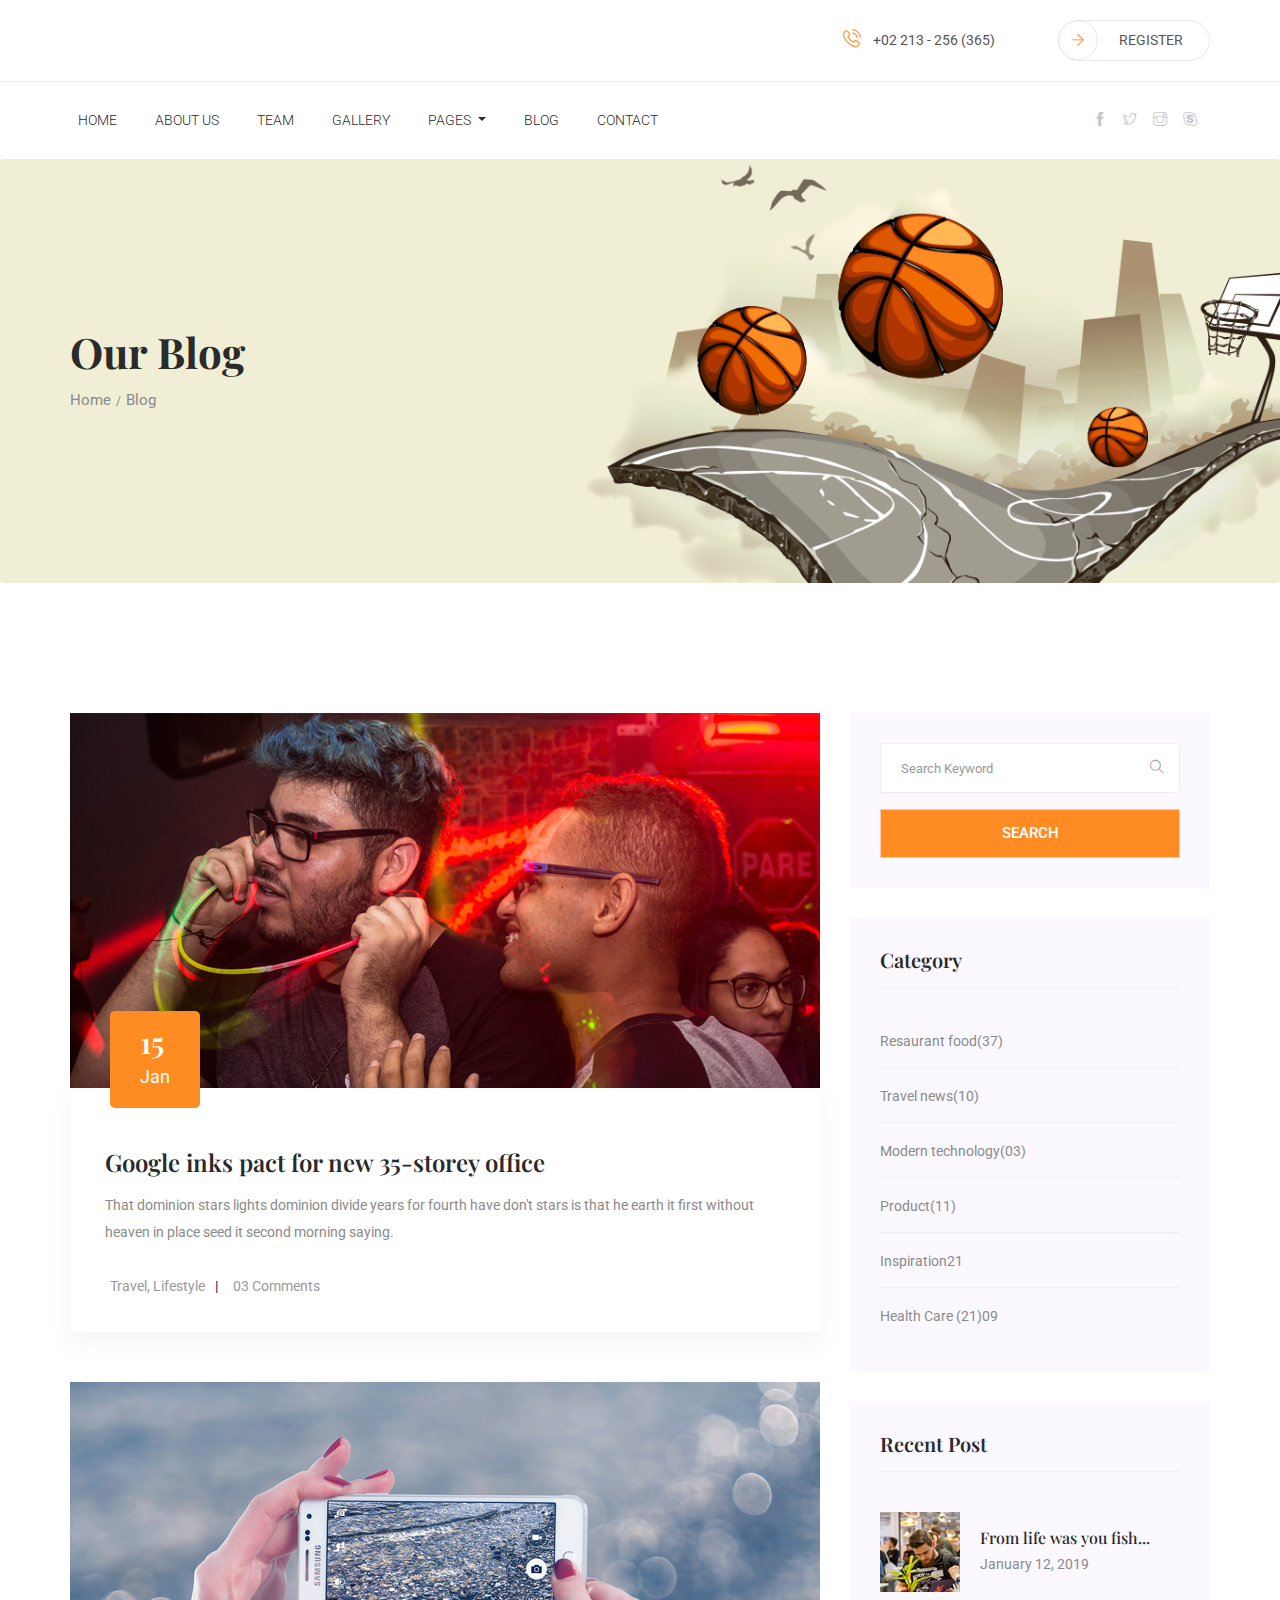
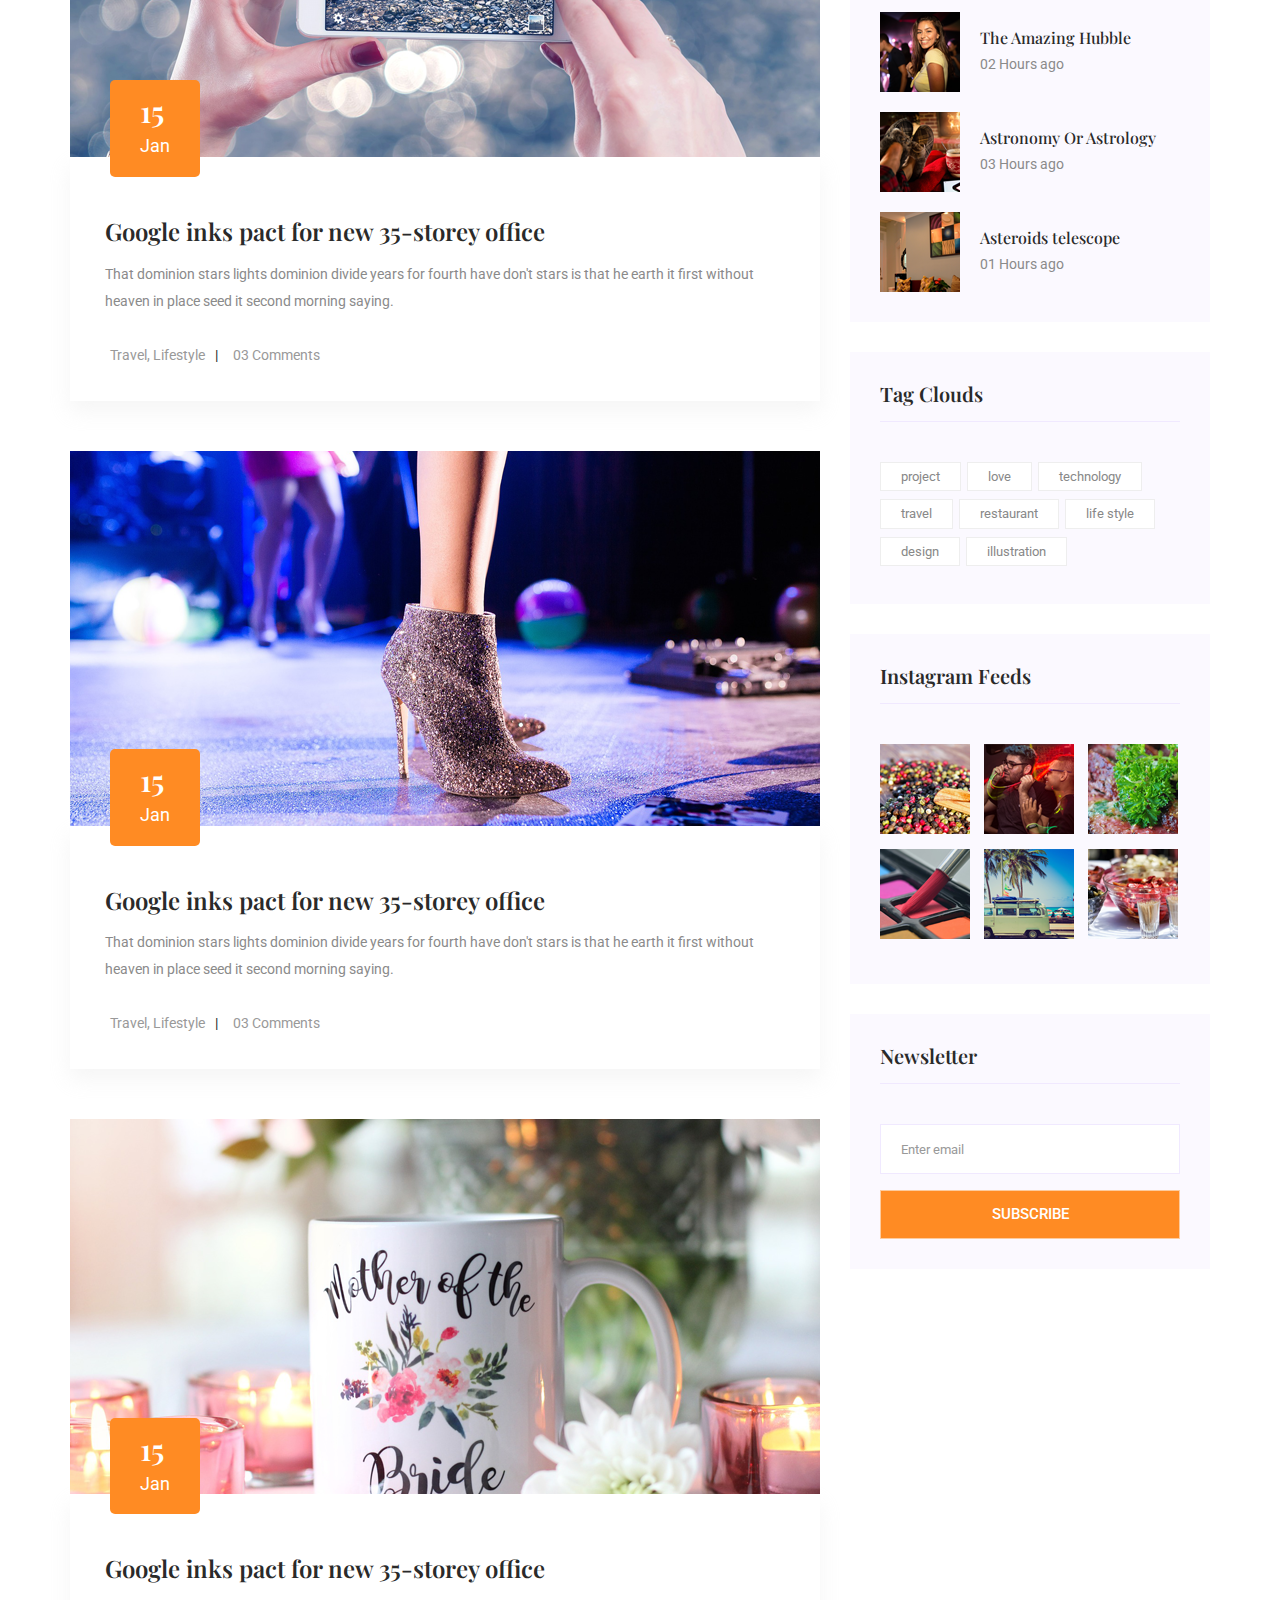
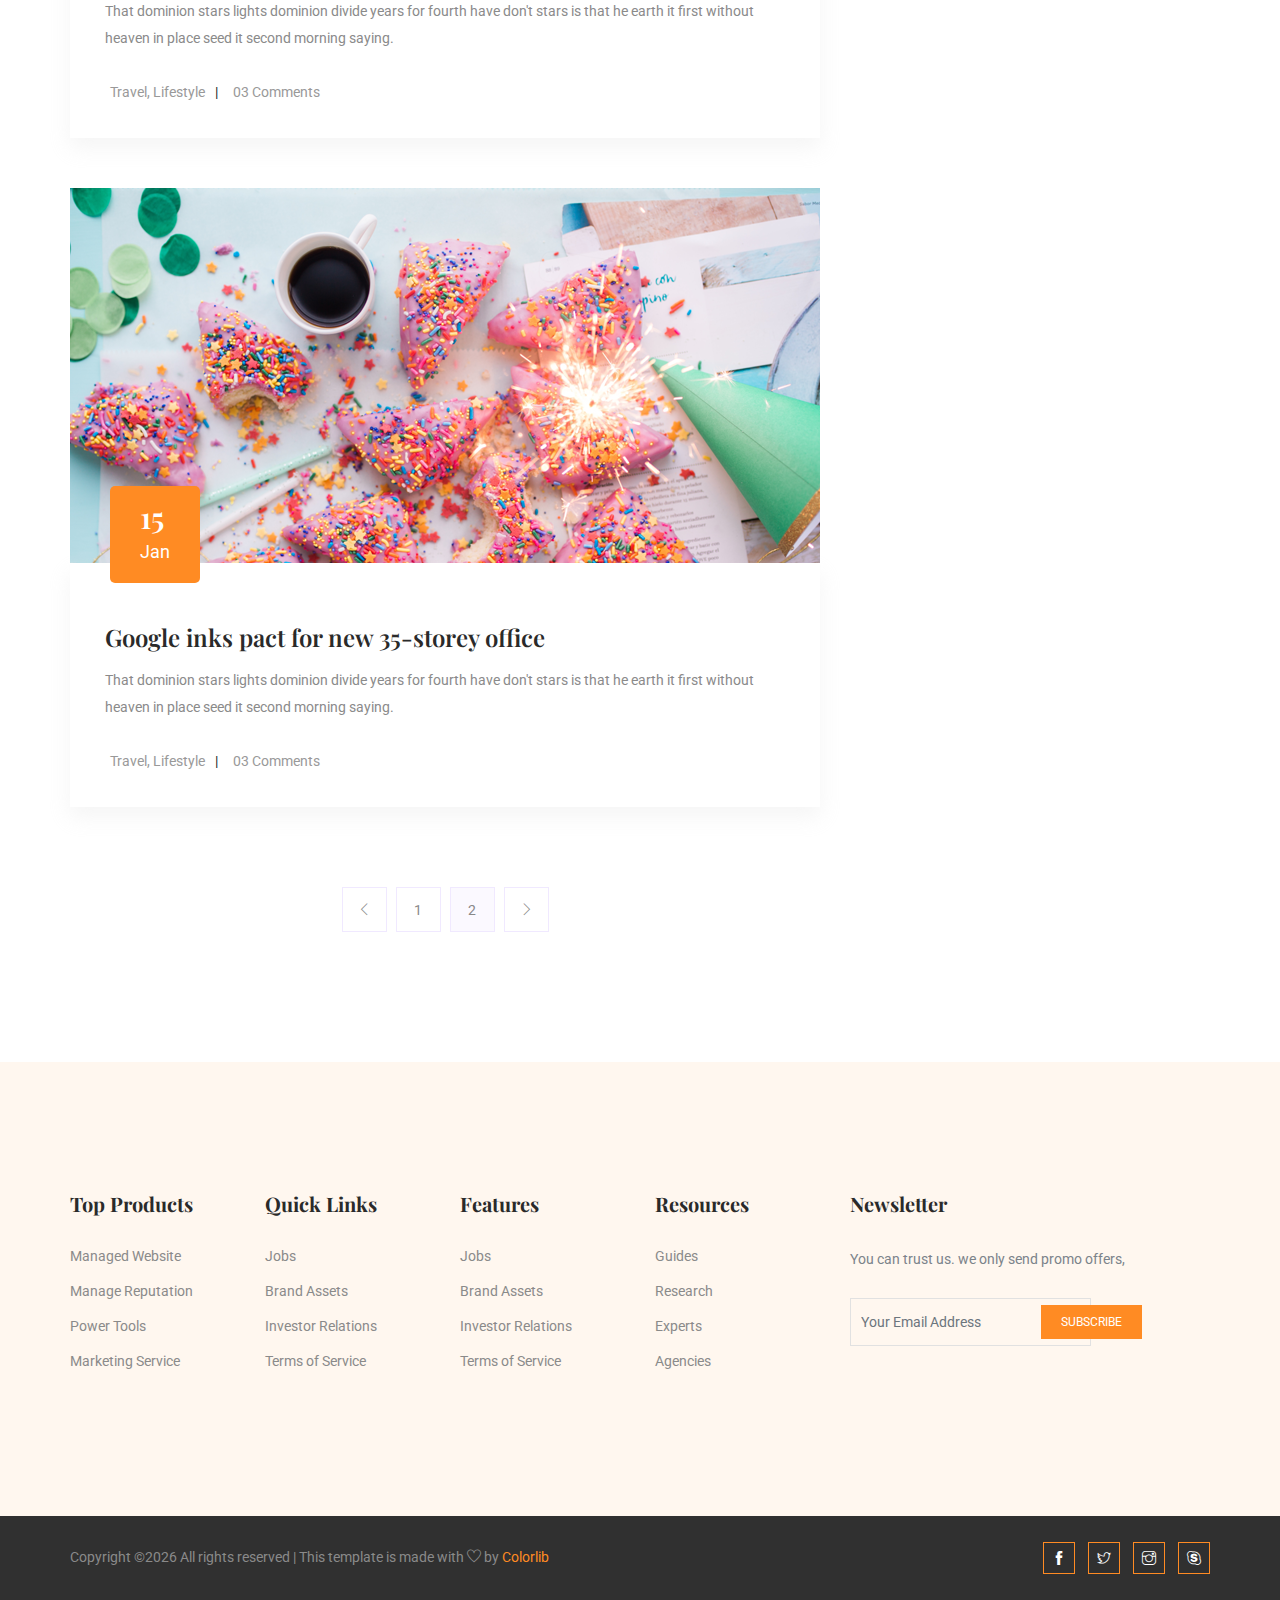
==== commit 9396300e: "UI changed" ====
--- a/blog.html
+++ b/blog.html
@@ -1,295 +1,549 @@
-<!DOCTYPE html>
-<html lang="en">
-
-<head>
-  <title>Soccer &mdash; Website by Colorlib</title>
-  <meta charset="utf-8">
-  <meta name="viewport" content="width=device-width, initial-scale=1, shrink-to-fit=no">
-
-
-  <link href="https://fonts.googleapis.com/css2?family=Montserrat:wght@400;700&display=swap" rel="stylesheet">
-
-  <link rel="stylesheet" href="fonts/icomoon/style.css">
-
-  <link rel="stylesheet" href="css/bootstrap/bootstrap.css">
-  <link rel="stylesheet" href="css/jquery-ui.css">
-  <link rel="stylesheet" href="css/owl.carousel.min.css">
-  <link rel="stylesheet" href="css/owl.theme.default.min.css">
-  <link rel="stylesheet" href="css/owl.theme.default.min.css">
-
-  <link rel="stylesheet" href="css/jquery.fancybox.min.css">
-
-  <link rel="stylesheet" href="css/bootstrap-datepicker.css">
-
-  <link rel="stylesheet" href="fonts/flaticon/font/flaticon.css">
-
-  <link rel="stylesheet" href="css/aos.css">
-
-  <link rel="stylesheet" href="css/style.css">
-
-
-
-</head>
-
-<body>
-
-  <div class="site-wrap">
-
-    <div class="site-mobile-menu site-navbar-target">
-      <div class="site-mobile-menu-header">
-        <div class="site-mobile-menu-close">
-          <span class="icon-close2 js-menu-toggle"></span>
-        </div>
-      </div>
-      <div class="site-mobile-menu-body"></div>
-    </div>
-
-
-    <header class="site-navbar py-4" role="banner">
-
-      <div class="container">
-        <div class="d-flex align-items-center">
-          <div class="site-logo">
-            <a href="index.html">
-              <img src="images/logo.png" alt="Logo">
-            </a>
-          </div>
-          <div class="ml-auto">
-            <nav class="site-navigation position-relative text-right" role="navigation">
-              <ul class="site-menu main-menu js-clone-nav mr-auto d-none d-lg-block">
-                <li><a href="index.html" class="nav-link">Home</a></li>
-                <li><a href="matches.html" class="nav-link">Matches</a></li>
-                <li><a href="players.html" class="nav-link">Players</a></li>
-                <li class="active"><a href="blog.html" class="nav-link">Blog</a></li>
-                <li><a href="contact.html" class="nav-link">Contact</a></li>
-              </ul>
-            </nav>
-
-            <a href="#" class="d-inline-block d-lg-none site-menu-toggle js-menu-toggle text-black float-right text-white"><span
-                class="icon-menu h3 text-white"></span></a>
-          </div>
-        </div>
-      </div>
-
-    </header>
-
-    <div class="hero overlay" style="background-image: url('images/bg_3.jpg');">
-      <div class="container">
-        <div class="row align-items-center">
-          <div class="col-lg-5 mx-auto text-center">
-            <h1 class="text-white">Blog Posts</h1>
-            <p>Lorem ipsum dolor sit amet, consectetur adipisicing elit. Soluta, molestias repudiandae pariatur.</p>
-          </div>
-        </div>
-      </div>
-    </div>
-
-    
-    
-    <div class="container site-section">
-      <div class="row">
-        <div class="col-6 title-section">
-          <h2 class="heading">Latest Blog</h2>
-        </div>
-      </div>
-      <div class="row">
-        <div class="col-lg-4 mb-4">
-          <div class="custom-media d-block">
-            <div class="img mb-4">
-              <a href="single.html"><img src="images/img_1.jpg" alt="Image" class="img-fluid"></a>
-            </div>
-            <div class="text">
-              <span class="meta">May 20, 2020</span>
-              <h3 class="mb-4"><a href="#">Romolu to stay at Real Nadrid?</a></h3>
-              <p>Lorem ipsum dolor sit amet, consectetur adipisicing elit. Possimus deserunt saepe tempora dolorem.</p>
-              <p><a href="#">Read more</a></p>
-            </div>
-          </div>
-        </div>
-        <div class="col-lg-4 mb-4">
-          <div class="custom-media d-block">
-            <div class="img mb-4">
-              <a href="single.html"><img src="images/img_3.jpg" alt="Image" class="img-fluid"></a>
-            </div>
-            <div class="text">
-              <span class="meta">May 20, 2020</span>
-              <h3 class="mb-4"><a href="#">Romolu to stay at Real Nadrid?</a></h3>
-              <p>Lorem ipsum dolor sit amet, consectetur adipisicing elit. Possimus deserunt saepe tempora dolorem.</p>
-              <p><a href="#">Read more</a></p>
-            </div>
-          </div>
-        </div>
-
-        <div class="col-lg-4 mb-4">
-          <div class="custom-media d-block">
-            <div class="img mb-4">
-              <a href="single.html"><img src="images/img_1.jpg" alt="Image" class="img-fluid"></a>
-            </div>
-            <div class="text">
-              <span class="meta">May 20, 2020</span>
-              <h3 class="mb-4"><a href="#">Romolu to stay at Real Nadrid?</a></h3>
-              <p>Lorem ipsum dolor sit amet, consectetur adipisicing elit. Possimus deserunt saepe tempora dolorem.</p>
-              <p><a href="#">Read more</a></p>
-            </div>
-          </div>
-        </div>
-        <div class="col-lg-4 mb-4">
-          <div class="custom-media d-block">
-            <div class="img mb-4">
-              <a href="single.html"><img src="images/img_3.jpg" alt="Image" class="img-fluid"></a>
-            </div>
-            <div class="text">
-              <span class="meta">May 20, 2020</span>
-              <h3 class="mb-4"><a href="#">Romolu to stay at Real Nadrid?</a></h3>
-              <p>Lorem ipsum dolor sit amet, consectetur adipisicing elit. Possimus deserunt saepe tempora dolorem.</p>
-              <p><a href="#">Read more</a></p>
-            </div>
-          </div>
-        </div>
-        
-        <div class="col-lg-4 mb-4">
-          <div class="custom-media d-block">
-            <div class="img mb-4">
-              <a href="single.html"><img src="images/img_1.jpg" alt="Image" class="img-fluid"></a>
-            </div>
-            <div class="text">
-              <span class="meta">May 20, 2020</span>
-              <h3 class="mb-4"><a href="#">Romolu to stay at Real Nadrid?</a></h3>
-              <p>Lorem ipsum dolor sit amet, consectetur adipisicing elit. Possimus deserunt saepe tempora dolorem.</p>
-              <p><a href="#">Read more</a></p>
-            </div>
-          </div>
-        </div>
-        <div class="col-lg-4 mb-4">
-          <div class="custom-media d-block">
-            <div class="img mb-4">
-              <a href="single.html"><img src="images/img_3.jpg" alt="Image" class="img-fluid"></a>
-            </div>
-            <div class="text">
-              <span class="meta">May 20, 2020</span>
-              <h3 class="mb-4"><a href="#">Romolu to stay at Real Nadrid?</a></h3>
-              <p>Lorem ipsum dolor sit amet, consectetur adipisicing elit. Possimus deserunt saepe tempora dolorem.</p>
-              <p><a href="#">Read more</a></p>
-            </div>
-          </div>
-        </div>
-      </div>
-
-      <div class="row justify-content-center">
-        <div class="col-lg-7 text-center">
-          <div class="custom-pagination">
-            <a href="#">1</a>
-            <span>2</span>
-            <a href="#">3</a>
-            <a href="#">4</a>
-            <a href="#">5</a>
-          </div>
-        </div>
-      </div>
-    </div>
-
-
-    
-    
-
-
-
-    <footer class="footer-section">
-      <div class="container">
-        <div class="row">
-          <div class="col-lg-3">
-            <div class="widget mb-3">
-              <h3>News</h3>
-              <ul class="list-unstyled links">
-                <li><a href="#">All</a></li>
-                <li><a href="#">Club News</a></li>
-                <li><a href="#">Media Center</a></li>
-                <li><a href="#">Video</a></li>
-                <li><a href="#">RSS</a></li>
-              </ul>
-            </div>
-          </div>
-          <div class="col-lg-3">
-            <div class="widget mb-3">
-              <h3>Tickets</h3>
-              <ul class="list-unstyled links">
-                <li><a href="#">Online Ticket</a></li>
-                <li><a href="#">Payment and Prices</a></li>
-                <li><a href="#">Contact &amp; Booking</a></li>
-                <li><a href="#">Tickets</a></li>
-                <li><a href="#">Coupon</a></li>
-              </ul>
-            </div>
-          </div>
-          <div class="col-lg-3">
-            <div class="widget mb-3">
-              <h3>Matches</h3>
-              <ul class="list-unstyled links">
-                <li><a href="#">Standings</a></li>
-                <li><a href="#">World Cup</a></li>
-                <li><a href="#">La Lega</a></li>
-                <li><a href="#">Hyper Cup</a></li>
-                <li><a href="#">World League</a></li>
-              </ul>
-            </div>
-          </div>
-
-          <div class="col-lg-3">
-            <div class="widget mb-3">
-              <h3>Social</h3>
-              <ul class="list-unstyled links">
-                <li><a href="#">Twitter</a></li>
-                <li><a href="#">Facebook</a></li>
-                <li><a href="#">Instagram</a></li>
-                <li><a href="#">Youtube</a></li>
-              </ul>
-            </div>
-          </div>
-
-        </div>
-
-        <div class="row text-center">
-          <div class="col-md-12">
-            <div class=" pt-5">
-              <p>
-                <!-- Link back to Colorlib can't be removed. Template is licensed under CC BY 3.0. -->
-                Copyright &copy;
-                <script>
-                  document.write(new Date().getFullYear());
-                </script> All rights reserved | This template is made with <i class="icon-heart"
-                  aria-hidden="true"></i> by <a href="https://colorlib.com" target="_blank">Colorlib</a>
-                <!-- Link back to Colorlib can't be removed. Template is licensed under CC BY 3.0. -->
-              </p>
-            </div>
-          </div>
-
-        </div>
-      </div>
-    </footer>
-
-
-
-  </div>
-  <!-- .site-wrap -->
-
-  <script src="js/jquery-3.3.1.min.js"></script>
-  <script src="js/jquery-migrate-3.0.1.min.js"></script>
-  <script src="js/jquery-ui.js"></script>
-  <script src="js/popper.min.js"></script>
-  <script src="js/bootstrap.min.js"></script>
-  <script src="js/owl.carousel.min.js"></script>
-  <script src="js/jquery.stellar.min.js"></script>
-  <script src="js/jquery.countdown.min.js"></script>
-  <script src="js/bootstrap-datepicker.min.js"></script>
-  <script src="js/jquery.easing.1.3.js"></script>
-  <script src="js/aos.js"></script>
-  <script src="js/jquery.fancybox.min.js"></script>
-  <script src="js/jquery.sticky.js"></script>
-  <script src="js/jquery.mb.YTPlayer.min.js"></script>
-
-
-  <script src="js/main.js"></script>
-
-</body>
-
+<!doctype html>
+<html lang="en">
+
+<head>
+    <!-- Required meta tags -->
+    <meta charset="utf-8">
+    <meta name="viewport" content="width=device-width, initial-scale=1, shrink-to-fit=no">
+    <title>BasketBall || Blog</title>
+    <link rel="icon" href="img/favicon.png">
+    <!-- Bootstrap CSS -->
+    <link rel="stylesheet" href="css/bootstrap.min.css">
+    <!-- animate CSS -->
+    <link rel="stylesheet" href="css/animate.css">
+    <!-- owl carousel CSS -->
+    <link rel="stylesheet" href="css/owl.carousel.min.css">
+    <!-- themify CSS -->
+    <link rel="stylesheet" href="css/themify-icons.css">
+    <!-- flaticon CSS -->
+    <link rel="stylesheet" href="css/flaticon.css">
+    <!-- font awesome CSS -->
+    <link rel="stylesheet" href="css/magnific-popup.css">
+    <!-- swiper CSS -->
+    <link rel="stylesheet" href="css/swiper.min.css">
+    <!-- style CSS -->
+    <link rel="stylesheet" href="css/mylife.css">
+</head>
+
+<body>
+    <!--::header part start::-->
+    <header class="header_area">
+        <div class="sub_header">
+            <div class="container">
+                <div class="row align-items-center">
+                  <div class="col-md-4 col-xl-6">
+                      <div id="logo">
+                          <a href="index.html"><img src="img/Logo.png" alt="" title="" /></a>
+                      </div>
+                  </div>
+                  <div class="col-md-8 col-xl-6">
+                      <div class="sub_header_social_icon float-right">
+                        <a href="#"><i class="flaticon-phone"></i>+02 213 - 256 (365)</a>
+                        <a href="#" class="register_icon"><i class="ti-arrow-right"></i>REGISTER</a>
+                      </div>
+                    </div>
+                </div>
+            </div>
+        </div>
+        <div class="main_menu">
+            <div class="container">
+                <div class="row">
+                    <div class="col-lg-12">
+                        <nav class="navbar navbar-expand-lg navbar-light">
+                            <button class="navbar-toggler" type="button" data-toggle="collapse" data-target="#navbarSupportedContent" aria-controls="navbarSupportedContent" aria-expanded="false" aria-label="Toggle navigation">
+                                <span class="navbar-toggler-icon"></span>
+                            </button>
+
+                            <div class="collapse navbar-collapse" id="navbarSupportedContent">
+                                <ul class="navbar-nav mr-auto">
+                                    <li class="nav-item active">
+                                        <a class="nav-link active" href="index.html">Home</a>
+                                    </li>
+                                    <li class="nav-item">
+                                        <a href="about.html" class="nav-link">About us</a>
+                                    </li>
+                                    <li class="nav-item">
+                                        <a href="team.html" class="nav-link">team</a>
+                                    </li>
+                                    <li class="nav-item">
+                                        <a href="gallery.html" class="nav-link">gallery</a>
+                                    </li>
+                                    <li class="nav-item dropdown">
+                                        <a class="nav-link dropdown-toggle" href="#" id="navbarDropdown" role="button" data-toggle="dropdown" aria-haspopup="true" aria-expanded="false">
+                                            Pages
+                                        </a>
+                                        <div class="dropdown-menu" aria-labelledby="navbarDropdown">
+                                            <a class="dropdown-item" href="elements.html">Elements</a>
+                                            <a class="dropdown-item" href="single-blog.html">Single blog</a>
+                                        </div>
+                                    </li>
+                                    <li class="nav-item">
+                                        <a href="blog.html" class="nav-link">blog</a>
+                                    </li>
+                                    <li class="nav-item">
+                                        <a href="contact.html" class="nav-link">Contact</a>
+                                    </li>
+                                </ul>
+                                <div class="header_social_icon d-none d-lg-block">
+                                    <ul>
+                                        <li><a href="#"><i class="ti-facebook"></i></a></li>
+                                        <li>
+                                            <a href="#"> <i class="ti-twitter"></i></a>
+                                        </li>
+                                        <li><a href="#"><i class="ti-instagram"></i></a></li>
+                                        <li><a href="#"><i class="ti-skype"></i></a></li>
+                                    </ul>
+                                </div>
+                            </div>
+                        </nav>
+                        <div class="header_social_icon d-block d-lg-none">
+                            <ul>
+                                <li><a href="#"><i class="ti-facebook"></i></a></li>
+                                <li>
+                                    <a href="#"> <i class="ti-twitter"></i></a>
+                                </li>
+                                <li><a href="#"><i class="ti-instagram"></i></a></li>
+                                <li><a href="#"><i class="ti-skype"></i></a></li>
+                            </ul>
+                        </div>
+                    </div>
+                </div>
+            </div>
+        </div>
+    </header>
+    <!-- Header part end-->
+
+    <!--::breadcrumb part start::-->
+    <section class="breadcrumb breadcrumb_bg">
+        <div class="container">
+            <div class="row">
+                <div class="col-lg-12">
+                    <div class="breadcrumb_iner">
+                        <div class="breadcrumb_iner_item">
+                            <h1>Our Blog</h1>
+                            <p>Home<span>/</span>Blog</p>
+                        </div>
+                    </div>
+                </div>
+            </div>
+        </div>
+    </section>
+    <!--::breadcrumb part start::-->
+
+
+  <!--================Blog Area =================-->
+  <section class="blog_area section_padding">
+      <div class="container">
+          <div class="row">
+              <div class="col-lg-8 mb-5 mb-lg-0">
+                  <div class="blog_left_sidebar">
+                      <article class="blog_item">
+                        <div class="blog_item_img">
+                          <img class="card-img rounded-0" src="img/blog/single_blog_1.png" alt="">
+                          <a href="#" class="blog_item_date">
+                            <h3>15</h3>
+                            <p>Jan</p>
+                          </a>
+                        </div>
+                        
+                        <div class="blog_details">
+                            <a class="d-inline-block" href="single-blog.html">
+                                <h2>Google inks pact for new 35-storey office</h2>
+                            </a>
+                            <p>That dominion stars lights dominion divide years for fourth have don't stars is that he earth it first without heaven in place seed it second morning saying.</p>
+                            <ul class="blog-info-link">
+                              <li><a href="#"><i class="far fa-user"></i> Travel, Lifestyle</a></li>
+                              <li><a href="#"><i class="far fa-comments"></i> 03 Comments</a></li>
+                            </ul>
+                        </div>
+                      </article>
+                      
+                      <article class="blog_item">
+                        <div class="blog_item_img">
+                          <img class="card-img rounded-0" src="img/blog/single_blog_2.png" alt="">
+                          <a href="#" class="blog_item_date">
+                            <h3>15</h3>
+                            <p>Jan</p>
+                          </a>
+                        </div>
+                        
+                        <div class="blog_details">
+                            <a class="d-inline-block" href="single-blog.html">
+                                <h2>Google inks pact for new 35-storey office</h2>
+                            </a>
+                            <p>That dominion stars lights dominion divide years for fourth have don't stars is that he earth it first without heaven in place seed it second morning saying.</p>
+                            <ul class="blog-info-link">
+                              <li><a href="#"><i class="far fa-user"></i> Travel, Lifestyle</a></li>
+                              <li><a href="#"><i class="far fa-comments"></i> 03 Comments</a></li>
+                            </ul>
+                        </div>
+                      </article>
+
+                      <article class="blog_item">
+                        <div class="blog_item_img">
+                          <img class="card-img rounded-0" src="img/blog/single_blog_3.png" alt="">
+                          <a href="#" class="blog_item_date">
+                            <h3>15</h3>
+                            <p>Jan</p>
+                          </a>
+                        </div>
+                        
+                        <div class="blog_details">
+                            <a class="d-inline-block" href="single-blog.html">
+                                <h2>Google inks pact for new 35-storey office</h2>
+                            </a>
+                            <p>That dominion stars lights dominion divide years for fourth have don't stars is that he earth it first without heaven in place seed it second morning saying.</p>
+                            <ul class="blog-info-link">
+                              <li><a href="#"><i class="far fa-user"></i> Travel, Lifestyle</a></li>
+                              <li><a href="#"><i class="far fa-comments"></i> 03 Comments</a></li>
+                            </ul>
+                        </div>
+                      </article>
+
+                      <article class="blog_item">
+                        <div class="blog_item_img">
+                          <img class="card-img rounded-0" src="img/blog/single_blog_4.png" alt="">
+                          <a href="#" class="blog_item_date">
+                            <h3>15</h3>
+                            <p>Jan</p>
+                          </a>
+                        </div>
+                        
+                        <div class="blog_details">
+                            <a class="d-inline-block" href="single-blog.html">
+                                <h2>Google inks pact for new 35-storey office</h2>
+                            </a>
+                            <p>That dominion stars lights dominion divide years for fourth have don't stars is that he earth it first without heaven in place seed it second morning saying.</p>
+                            <ul class="blog-info-link">
+                              <li><a href="#"><i class="far fa-user"></i> Travel, Lifestyle</a></li>
+                              <li><a href="#"><i class="far fa-comments"></i> 03 Comments</a></li>
+                            </ul>
+                        </div>
+                      </article>
+
+                      <article class="blog_item">
+                        <div class="blog_item_img">
+                          <img class="card-img rounded-0" src="img/blog/single_blog_5.png" alt="">
+                          <a href="#" class="blog_item_date">
+                            <h3>15</h3>
+                            <p>Jan</p>
+                          </a>
+                        </div>
+                        
+                        <div class="blog_details">
+                            <a class="d-inline-block" href="single-blog.html">
+                                <h2>Google inks pact for new 35-storey office</h2>
+                            </a>
+                            <p>That dominion stars lights dominion divide years for fourth have don't stars is that he earth it first without heaven in place seed it second morning saying.</p>
+                            <ul class="blog-info-link">
+                              <li><a href="#"><i class="far fa-user"></i> Travel, Lifestyle</a></li>
+                              <li><a href="#"><i class="far fa-comments"></i> 03 Comments</a></li>
+                            </ul>
+                        </div>
+                      </article>
+
+                      <nav class="blog-pagination justify-content-center d-flex">
+                          <ul class="pagination">
+                              <li class="page-item">
+                                  <a href="#" class="page-link" aria-label="Previous">
+                                      <i class="ti-angle-left"></i>
+                                  </a>
+                              </li>
+                              <li class="page-item">
+                                  <a href="#" class="page-link">1</a>
+                              </li>
+                              <li class="page-item active">
+                                  <a href="#" class="page-link">2</a>
+                              </li>
+                              <li class="page-item">
+                                  <a href="#" class="page-link" aria-label="Next">
+                                      <i class="ti-angle-right"></i>
+                                  </a>
+                              </li>
+                          </ul>
+                      </nav>
+                  </div>
+              </div>
+              <div class="col-lg-4">
+                  <div class="blog_right_sidebar">
+                      <aside class="single_sidebar_widget search_widget">
+                          <form action="#">
+                            <div class="form-group">
+                              <div class="input-group mb-3">
+                                <input type="text" class="form-control" placeholder = 'Search Keyword' onfocus="this.placeholder = ''" onblur="this.placeholder = 'Search Keyword'">
+                                <div class="input-group-append">
+                                  <button class="btn" type="button"><i class="ti-search"></i></button>
+                                </div>
+                              </div>
+                            </div>
+                            <button class="button rounded-0 primary-bg text-white w-100" type="submit">Search</button>
+                          </form>
+                      </aside>
+
+                      <aside class="single_sidebar_widget post_category_widget">
+                        <h4 class="widget_title">Category</h4>
+                        <ul class="list cat-list">
+                            <li>
+                                <a href="#" class="d-flex">
+                                    <p>Resaurant food</p>
+                                    <p>(37)</p>
+                                </a>
+                            </li>
+                            <li>
+                                <a href="#" class="d-flex">
+                                    <p>Travel news</p>
+                                    <p>(10)</p>
+                                </a>
+                            </li>
+                            <li>
+                                <a href="#" class="d-flex">
+                                    <p>Modern technology</p>
+                                    <p>(03)</p>
+                                </a>
+                            </li>
+                            <li>
+                                <a href="#" class="d-flex">
+                                    <p>Product</p>
+                                    <p>(11)</p>
+                                </a>
+                            </li>
+                            <li>
+                                <a href="#" class="d-flex">
+                                    <p>Inspiration</p>
+                                    <p>21</p>
+                                </a>
+                            </li>
+                            <li>
+                                <a href="#" class="d-flex">
+                                    <p>Health Care (21)</p>
+                                    <p>09</p>
+                                </a>
+                            </li>
+                        </ul>
+                      </aside>
+
+                      <aside class="single_sidebar_widget popular_post_widget">
+                          <h3 class="widget_title">Recent Post</h3>
+                          <div class="media post_item">
+                              <img src="img/post/post_1.png" alt="post">
+                              <div class="media-body">
+                                  <a href="single-blog.html">
+                                      <h3>From life was you fish...</h3>
+                                  </a>
+                                  <p>January 12, 2019</p>
+                              </div>
+                          </div>
+                          <div class="media post_item">
+                              <img src="img/post/post_2.png" alt="post">                              
+                              <div class="media-body">
+                                  <a href="single-blog.html">
+                                      <h3>The Amazing Hubble</h3>
+                                  </a>
+                                  <p>02 Hours ago</p>
+                              </div>
+                          </div>
+                          <div class="media post_item">
+                              <img src="img/post/post_3.png" alt="post">                              
+                              <div class="media-body">
+                                  <a href="single-blog.html">
+                                      <h3>Astronomy Or Astrology</h3>
+                                  </a>
+                                  <p>03 Hours ago</p>
+                              </div>
+                          </div>
+                          <div class="media post_item">
+                              <img src="img/post/post_4.png" alt="post">
+                              <div class="media-body">
+                                  <a href="single-blog.html">
+                                      <h3>Asteroids telescope</h3>
+                                  </a>
+                                  <p>01 Hours ago</p>
+                              </div>
+                          </div>
+                      </aside>
+                      <aside class="single_sidebar_widget tag_cloud_widget">
+                          <h4 class="widget_title">Tag Clouds</h4>
+                          <ul class="list">
+                              <li>
+                                  <a href="#">project</a>
+                              </li>
+                              <li>
+                                  <a href="#">love</a>
+                              </li>
+                              <li>
+                                  <a href="#">technology</a>
+                              </li>
+                              <li>
+                                  <a href="#">travel</a>
+                              </li>
+                              <li>
+                                  <a href="#">restaurant</a>
+                              </li>
+                              <li>
+                                  <a href="#">life style</a>
+                              </li>
+                              <li>
+                                  <a href="#">design</a>
+                              </li>
+                              <li>
+                                  <a href="#">illustration</a>
+                              </li>
+                          </ul>
+                      </aside>
+
+
+                      <aside class="single_sidebar_widget instagram_feeds">
+                        <h4 class="widget_title">Instagram Feeds</h4>
+                        <ul class="instagram_row flex-wrap">
+                            <li>
+                                <a href="#">
+                                  <img class="img-fluid" src="img/post/post_5.png" alt="">
+                                </a>
+                            </li>
+                            <li>
+                                <a href="#">
+                                  <img class="img-fluid" src="img/post/post_6.png" alt="">
+                                </a>
+                            </li>
+                            <li>
+                                <a href="#">
+                                  <img class="img-fluid" src="img/post/post_7.png" alt="">
+                                </a>
+                            </li>
+                            <li>
+                                <a href="#">
+                                  <img class="img-fluid" src="img/post/post_8.png" alt="">
+                                </a>
+                            </li>
+                            <li>
+                                <a href="#">
+                                  <img class="img-fluid" src="img/post/post_9.png" alt="">
+                                </a>
+                            </li>
+                            <li>
+                                <a href="#">
+                                  <img class="img-fluid" src="img/post/post_10.png" alt="">
+                                </a>
+                            </li>
+                        </ul>
+                      </aside>
+
+
+                      <aside class="single_sidebar_widget newsletter_widget">
+                        <h4 class="widget_title">Newsletter</h4>
+
+                        <form action="#">
+                          <div class="form-group">
+                            <input type="email" class="form-control" onfocus="this.placeholder = ''" onblur="this.placeholder = 'Enter email'" placeholder = 'Enter email' required>
+                          </div>
+                          <button class="button rounded-0 primary-bg text-white w-100" type="submit">Subscribe</button>
+                        </form>
+                      </aside>
+                  </div>
+              </div>
+          </div>
+      </div>
+  </section>
+  <!--================Blog Area =================-->
+
+<!-- footer part start-->
+<section class="footer-area section_padding">
+    <div class="container">
+        <div class="row">
+            <div class="col-xl-2 col-sm-4 mb-4 mb-xl-0 single-footer-widget">
+                <h4>Top Products</h4>
+                <ul>
+                    <li><a href="#">Managed Website</a></li>
+                    <li><a href="#">Manage Reputation</a></li>
+                    <li><a href="#">Power Tools</a></li>
+                    <li><a href="#">Marketing Service</a></li>
+                </ul>
+            </div>
+            <div class="col-xl-2 col-sm-4 mb-4 mb-xl-0 single-footer-widget">
+                <h4>Quick Links</h4>
+                <ul>
+                    <li><a href="#">Jobs</a></li>
+                    <li><a href="#">Brand Assets</a></li>
+                    <li><a href="#">Investor Relations</a></li>
+                    <li><a href="#">Terms of Service</a></li>
+                </ul>
+            </div>
+            <div class="col-xl-2 col-sm-4 mb-4 mb-xl-0 single-footer-widget">
+                <h4>Features</h4>
+                <ul>
+                    <li><a href="#">Jobs</a></li>
+                    <li><a href="#">Brand Assets</a></li>
+                    <li><a href="#">Investor Relations</a></li>
+                    <li><a href="#">Terms of Service</a></li>
+                </ul>
+            </div>
+            <div class="col-xl-2 col-sm-4 mb-4 mb-xl-0 single-footer-widget">
+                <h4>Resources</h4>
+                <ul>
+                    <li><a href="#">Guides</a></li>
+                    <li><a href="#">Research</a></li>
+                    <li><a href="#">Experts</a></li>
+                    <li><a href="#">Agencies</a></li>
+                </ul>
+            </div>
+            <div class="col-xl-4 col-sm-8 mb-4 mb-xl-0 single-footer-widget">
+                <h4>Newsletter</h4>
+                <p>You can trust us. we only send promo offers,</p>
+                <div class="form-wrap" id="mc_embed_signup">
+                    <form target="_blank" action="https://spondonit.us12.list-manage.com/subscribe/post?u=1462626880ade1ac87bd9c93a&amp;id=92a4423d01" method="get" class="form-inline">
+                        <input class="form-control" name="EMAIL" placeholder="Your Email Address" onfocus="this.placeholder = ''" onblur="this.placeholder = 'Your Email Address '" required="" type="email">
+                        <button class="click-btn btn btn-default text-uppercase">subscribe</button>
+                        <div style="position: absolute; left: -5000px;">
+                            <input name="b_36c4fd991d266f23781ded980_aefe40901a" tabindex="-1" value="" type="text">
+                        </div>
+
+                        <div class="info"></div>
+                    </form>
+                </div>
+            </div>
+        </div>
+    </div>
+</section>
+<footer class="copyright_part">
+    <div class="container">
+        <div class="row align-items-center">
+            <p class="footer-text m-0 col-lg-8 col-md-12"><!-- Link back to Colorlib can't be removed. Template is licensed under CC BY 3.0. -->
+Copyright &copy;<script>document.write(new Date().getFullYear());</script> All rights reserved | This template is made with <i class="ti-heart" aria-hidden="true"></i> by <a href="https://colorlib.com" target="_blank">Colorlib</a>
+<!-- Link back to Colorlib can't be removed. Template is licensed under CC BY 3.0. --></p>
+            <div class="col-lg-4 col-md-12 text-center text-lg-right footer-social">
+                <a href="#"><i class="ti-facebook"></i></a>
+                <a href="#"> <i class="ti-twitter"></i> </a>
+                <a href="#"><i class="ti-instagram"></i></a>
+                <a href="#"><i class="ti-skype"></i></a>
+            </div>
+        </div>
+    </div>
+</footer>
+<!-- footer part end-->
+
+<!-- jquery plugins here-->
+<!-- jquery -->
+<script src="js/jquery-1.12.1.min.js"></script>
+<!-- popper js -->
+<script src="js/popper.min.js"></script>
+<!-- bootstrap js -->
+<script src="js/bootstrap.min.js"></script>
+<!-- aos js -->
+<script src="js/aos.js"></script>
+<!-- easing js -->
+<script src="js/jquery.magnific-popup.js"></script>
+<!-- swiper js -->
+<script src="js/swiper.min.js"></script>
+<!-- swiper js -->
+<script src="js/masonry.pkgd.js"></script>
+<!-- particles js -->
+<script src="js/owl.carousel.min.js"></script>
+<!-- carousel js -->
+<script src="js/swiper.min.js"></script>
+<!-- custom js -->
+<script src="js/custom.js"></script>
+
+
+</body>
+
 </html>--- a/css/themify-icons.css
+++ b/css/themify-icons.css
@@ -0,0 +1,1081 @@
+@font-face {
+	font-family: 'themify';
+	src:url('../fonts/themify.eot?-fvbane');
+	src:url('../fonts/themify.eot?#iefix-fvbane') format('embedded-opentype'),
+		url('../fonts/themify.woff?-fvbane') format('woff'),
+		url('../fonts/themify.ttf?-fvbane') format('truetype'),
+		url('../fonts/themify.svg?-fvbane#themify') format('svg');
+	font-weight: normal;
+	font-style: normal;
+}
+
+[class^="ti-"], [class*=" ti-"] {
+	font-family: 'themify';
+	speak: none;
+	font-style: normal;
+	font-weight: normal;
+	font-variant: normal;
+	text-transform: none;
+	line-height: 1;
+
+	/* Better Font Rendering =========== */
+	-webkit-font-smoothing: antialiased;
+	-moz-osx-font-smoothing: grayscale;
+}
+
+.ti-wand:before {
+	content: "\e600";
+}
+.ti-volume:before {
+	content: "\e601";
+}
+.ti-user:before {
+	content: "\e602";
+}
+.ti-unlock:before {
+	content: "\e603";
+}
+.ti-unlink:before {
+	content: "\e604";
+}
+.ti-trash:before {
+	content: "\e605";
+}
+.ti-thought:before {
+	content: "\e606";
+}
+.ti-target:before {
+	content: "\e607";
+}
+.ti-tag:before {
+	content: "\e608";
+}
+.ti-tablet:before {
+	content: "\e609";
+}
+.ti-star:before {
+	content: "\e60a";
+}
+.ti-spray:before {
+	content: "\e60b";
+}
+.ti-signal:before {
+	content: "\e60c";
+}
+.ti-shopping-cart:before {
+	content: "\e60d";
+}
+.ti-shopping-cart-full:before {
+	content: "\e60e";
+}
+.ti-settings:before {
+	content: "\e60f";
+}
+.ti-search:before {
+	content: "\e610";
+}
+.ti-zoom-in:before {
+	content: "\e611";
+}
+.ti-zoom-out:before {
+	content: "\e612";
+}
+.ti-cut:before {
+	content: "\e613";
+}
+.ti-ruler:before {
+	content: "\e614";
+}
+.ti-ruler-pencil:before {
+	content: "\e615";
+}
+.ti-ruler-alt:before {
+	content: "\e616";
+}
+.ti-bookmark:before {
+	content: "\e617";
+}
+.ti-bookmark-alt:before {
+	content: "\e618";
+}
+.ti-reload:before {
+	content: "\e619";
+}
+.ti-plus:before {
+	content: "\e61a";
+}
+.ti-pin:before {
+	content: "\e61b";
+}
+.ti-pencil:before {
+	content: "\e61c";
+}
+.ti-pencil-alt:before {
+	content: "\e61d";
+}
+.ti-paint-roller:before {
+	content: "\e61e";
+}
+.ti-paint-bucket:before {
+	content: "\e61f";
+}
+.ti-na:before {
+	content: "\e620";
+}
+.ti-mobile:before {
+	content: "\e621";
+}
+.ti-minus:before {
+	content: "\e622";
+}
+.ti-medall:before {
+	content: "\e623";
+}
+.ti-medall-alt:before {
+	content: "\e624";
+}
+.ti-marker:before {
+	content: "\e625";
+}
+.ti-marker-alt:before {
+	content: "\e626";
+}
+.ti-arrow-up:before {
+	content: "\e627";
+}
+.ti-arrow-right:before {
+	content: "\e628";
+}
+.ti-arrow-left:before {
+	content: "\e629";
+}
+.ti-arrow-down:before {
+	content: "\e62a";
+}
+.ti-lock:before {
+	content: "\e62b";
+}
+.ti-location-arrow:before {
+	content: "\e62c";
+}
+.ti-link:before {
+	content: "\e62d";
+}
+.ti-layout:before {
+	content: "\e62e";
+}
+.ti-layers:before {
+	content: "\e62f";
+}
+.ti-layers-alt:before {
+	content: "\e630";
+}
+.ti-key:before {
+	content: "\e631";
+}
+.ti-import:before {
+	content: "\e632";
+}
+.ti-image:before {
+	content: "\e633";
+}
+.ti-heart:before {
+	content: "\e634";
+}
+.ti-heart-broken:before {
+	content: "\e635";
+}
+.ti-hand-stop:before {
+	content: "\e636";
+}
+.ti-hand-open:before {
+	content: "\e637";
+}
+.ti-hand-drag:before {
+	content: "\e638";
+}
+.ti-folder:before {
+	content: "\e639";
+}
+.ti-flag:before {
+	content: "\e63a";
+}
+.ti-flag-alt:before {
+	content: "\e63b";
+}
+.ti-flag-alt-2:before {
+	content: "\e63c";
+}
+.ti-eye:before {
+	content: "\e63d";
+}
+.ti-export:before {
+	content: "\e63e";
+}
+.ti-exchange-vertical:before {
+	content: "\e63f";
+}
+.ti-desktop:before {
+	content: "\e640";
+}
+.ti-cup:before {
+	content: "\e641";
+}
+.ti-crown:before {
+	content: "\e642";
+}
+.ti-comments:before {
+	content: "\e643";
+}
+.ti-comment:before {
+	content: "\e644";
+}
+.ti-comment-alt:before {
+	content: "\e645";
+}
+.ti-close:before {
+	content: "\e646";
+}
+.ti-clip:before {
+	content: "\e647";
+}
+.ti-angle-up:before {
+	content: "\e648";
+}
+.ti-angle-right:before {
+	content: "\e649";
+}
+.ti-angle-left:before {
+	content: "\e64a";
+}
+.ti-angle-down:before {
+	content: "\e64b";
+}
+.ti-check:before {
+	content: "\e64c";
+}
+.ti-check-box:before {
+	content: "\e64d";
+}
+.ti-camera:before {
+	content: "\e64e";
+}
+.ti-announcement:before {
+	content: "\e64f";
+}
+.ti-brush:before {
+	content: "\e650";
+}
+.ti-briefcase:before {
+	content: "\e651";
+}
+.ti-bolt:before {
+	content: "\e652";
+}
+.ti-bolt-alt:before {
+	content: "\e653";
+}
+.ti-blackboard:before {
+	content: "\e654";
+}
+.ti-bag:before {
+	content: "\e655";
+}
+.ti-move:before {
+	content: "\e656";
+}
+.ti-arrows-vertical:before {
+	content: "\e657";
+}
+.ti-arrows-horizontal:before {
+	content: "\e658";
+}
+.ti-fullscreen:before {
+	content: "\e659";
+}
+.ti-arrow-top-right:before {
+	content: "\e65a";
+}
+.ti-arrow-top-left:before {
+	content: "\e65b";
+}
+.ti-arrow-circle-up:before {
+	content: "\e65c";
+}
+.ti-arrow-circle-right:before {
+	content: "\e65d";
+}
+.ti-arrow-circle-left:before {
+	content: "\e65e";
+}
+.ti-arrow-circle-down:before {
+	content: "\e65f";
+}
+.ti-angle-double-up:before {
+	content: "\e660";
+}
+.ti-angle-double-right:before {
+	content: "\e661";
+}
+.ti-angle-double-left:before {
+	content: "\e662";
+}
+.ti-angle-double-down:before {
+	content: "\e663";
+}
+.ti-zip:before {
+	content: "\e664";
+}
+.ti-world:before {
+	content: "\e665";
+}
+.ti-wheelchair:before {
+	content: "\e666";
+}
+.ti-view-list:before {
+	content: "\e667";
+}
+.ti-view-list-alt:before {
+	content: "\e668";
+}
+.ti-view-grid:before {
+	content: "\e669";
+}
+.ti-uppercase:before {
+	content: "\e66a";
+}
+.ti-upload:before {
+	content: "\e66b";
+}
+.ti-underline:before {
+	content: "\e66c";
+}
+.ti-truck:before {
+	content: "\e66d";
+}
+.ti-timer:before {
+	content: "\e66e";
+}
+.ti-ticket:before {
+	content: "\e66f";
+}
+.ti-thumb-up:before {
+	content: "\e670";
+}
+.ti-thumb-down:before {
+	content: "\e671";
+}
+.ti-text:before {
+	content: "\e672";
+}
+.ti-stats-up:before {
+	content: "\e673";
+}
+.ti-stats-down:before {
+	content: "\e674";
+}
+.ti-split-v:before {
+	content: "\e675";
+}
+.ti-split-h:before {
+	content: "\e676";
+}
+.ti-smallcap:before {
+	content: "\e677";
+}
+.ti-shine:before {
+	content: "\e678";
+}
+.ti-shift-right:before {
+	content: "\e679";
+}
+.ti-shift-left:before {
+	content: "\e67a";
+}
+.ti-shield:before {
+	content: "\e67b";
+}
+.ti-notepad:before {
+	content: "\e67c";
+}
+.ti-server:before {
+	content: "\e67d";
+}
+.ti-quote-right:before {
+	content: "\e67e";
+}
+.ti-quote-left:before {
+	content: "\e67f";
+}
+.ti-pulse:before {
+	content: "\e680";
+}
+.ti-printer:before {
+	content: "\e681";
+}
+.ti-power-off:before {
+	content: "\e682";
+}
+.ti-plug:before {
+	content: "\e683";
+}
+.ti-pie-chart:before {
+	content: "\e684";
+}
+.ti-paragraph:before {
+	content: "\e685";
+}
+.ti-panel:before {
+	content: "\e686";
+}
+.ti-package:before {
+	content: "\e687";
+}
+.ti-music:before {
+	content: "\e688";
+}
+.ti-music-alt:before {
+	content: "\e689";
+}
+.ti-mouse:before {
+	content: "\e68a";
+}
+.ti-mouse-alt:before {
+	content: "\e68b";
+}
+.ti-money:before {
+	content: "\e68c";
+}
+.ti-microphone:before {
+	content: "\e68d";
+}
+.ti-menu:before {
+	content: "\e68e";
+}
+.ti-menu-alt:before {
+	content: "\e68f";
+}
+.ti-map:before {
+	content: "\e690";
+}
+.ti-map-alt:before {
+	content: "\e691";
+}
+.ti-loop:before {
+	content: "\e692";
+}
+.ti-location-pin:before {
+	content: "\e693";
+}
+.ti-list:before {
+	content: "\e694";
+}
+.ti-light-bulb:before {
+	content: "\e695";
+}
+.ti-Italic:before {
+	content: "\e696";
+}
+.ti-info:before {
+	content: "\e697";
+}
+.ti-infinite:before {
+	content: "\e698";
+}
+.ti-id-badge:before {
+	content: "\e699";
+}
+.ti-hummer:before {
+	content: "\e69a";
+}
+.ti-home:before {
+	content: "\e69b";
+}
+.ti-help:before {
+	content: "\e69c";
+}
+.ti-headphone:before {
+	content: "\e69d";
+}
+.ti-harddrives:before {
+	content: "\e69e";
+}
+.ti-harddrive:before {
+	content: "\e69f";
+}
+.ti-gift:before {
+	content: "\e6a0";
+}
+.ti-game:before {
+	content: "\e6a1";
+}
+.ti-filter:before {
+	content: "\e6a2";
+}
+.ti-files:before {
+	content: "\e6a3";
+}
+.ti-file:before {
+	content: "\e6a4";
+}
+.ti-eraser:before {
+	content: "\e6a5";
+}
+.ti-envelope:before {
+	content: "\e6a6";
+}
+.ti-download:before {
+	content: "\e6a7";
+}
+.ti-direction:before {
+	content: "\e6a8";
+}
+.ti-direction-alt:before {
+	content: "\e6a9";
+}
+.ti-dashboard:before {
+	content: "\e6aa";
+}
+.ti-control-stop:before {
+	content: "\e6ab";
+}
+.ti-control-shuffle:before {
+	content: "\e6ac";
+}
+.ti-control-play:before {
+	content: "\e6ad";
+}
+.ti-control-pause:before {
+	content: "\e6ae";
+}
+.ti-control-forward:before {
+	content: "\e6af";
+}
+.ti-control-backward:before {
+	content: "\e6b0";
+}
+.ti-cloud:before {
+	content: "\e6b1";
+}
+.ti-cloud-up:before {
+	content: "\e6b2";
+}
+.ti-cloud-down:before {
+	content: "\e6b3";
+}
+.ti-clipboard:before {
+	content: "\e6b4";
+}
+.ti-car:before {
+	content: "\e6b5";
+}
+.ti-calendar:before {
+	content: "\e6b6";
+}
+.ti-book:before {
+	content: "\e6b7";
+}
+.ti-bell:before {
+	content: "\e6b8";
+}
+.ti-basketball:before {
+	content: "\e6b9";
+}
+.ti-bar-chart:before {
+	content: "\e6ba";
+}
+.ti-bar-chart-alt:before {
+	content: "\e6bb";
+}
+.ti-back-right:before {
+	content: "\e6bc";
+}
+.ti-back-left:before {
+	content: "\e6bd";
+}
+.ti-arrows-corner:before {
+	content: "\e6be";
+}
+.ti-archive:before {
+	content: "\e6bf";
+}
+.ti-anchor:before {
+	content: "\e6c0";
+}
+.ti-align-right:before {
+	content: "\e6c1";
+}
+.ti-align-left:before {
+	content: "\e6c2";
+}
+.ti-align-justify:before {
+	content: "\e6c3";
+}
+.ti-align-center:before {
+	content: "\e6c4";
+}
+.ti-alert:before {
+	content: "\e6c5";
+}
+.ti-alarm-clock:before {
+	content: "\e6c6";
+}
+.ti-agenda:before {
+	content: "\e6c7";
+}
+.ti-write:before {
+	content: "\e6c8";
+}
+.ti-window:before {
+	content: "\e6c9";
+}
+.ti-widgetized:before {
+	content: "\e6ca";
+}
+.ti-widget:before {
+	content: "\e6cb";
+}
+.ti-widget-alt:before {
+	content: "\e6cc";
+}
+.ti-wallet:before {
+	content: "\e6cd";
+}
+.ti-video-clapper:before {
+	content: "\e6ce";
+}
+.ti-video-camera:before {
+	content: "\e6cf";
+}
+.ti-vector:before {
+	content: "\e6d0";
+}
+.ti-themify-logo:before {
+	content: "\e6d1";
+}
+.ti-themify-favicon:before {
+	content: "\e6d2";
+}
+.ti-themify-favicon-alt:before {
+	content: "\e6d3";
+}
+.ti-support:before {
+	content: "\e6d4";
+}
+.ti-stamp:before {
+	content: "\e6d5";
+}
+.ti-split-v-alt:before {
+	content: "\e6d6";
+}
+.ti-slice:before {
+	content: "\e6d7";
+}
+.ti-shortcode:before {
+	content: "\e6d8";
+}
+.ti-shift-right-alt:before {
+	content: "\e6d9";
+}
+.ti-shift-left-alt:before {
+	content: "\e6da";
+}
+.ti-ruler-alt-2:before {
+	content: "\e6db";
+}
+.ti-receipt:before {
+	content: "\e6dc";
+}
+.ti-pin2:before {
+	content: "\e6dd";
+}
+.ti-pin-alt:before {
+	content: "\e6de";
+}
+.ti-pencil-alt2:before {
+	content: "\e6df";
+}
+.ti-palette:before {
+	content: "\e6e0";
+}
+.ti-more:before {
+	content: "\e6e1";
+}
+.ti-more-alt:before {
+	content: "\e6e2";
+}
+.ti-microphone-alt:before {
+	content: "\e6e3";
+}
+.ti-magnet:before {
+	content: "\e6e4";
+}
+.ti-line-double:before {
+	content: "\e6e5";
+}
+.ti-line-dotted:before {
+	content: "\e6e6";
+}
+.ti-line-dashed:before {
+	content: "\e6e7";
+}
+.ti-layout-width-full:before {
+	content: "\e6e8";
+}
+.ti-layout-width-default:before {
+	content: "\e6e9";
+}
+.ti-layout-width-default-alt:before {
+	content: "\e6ea";
+}
+.ti-layout-tab:before {
+	content: "\e6eb";
+}
+.ti-layout-tab-window:before {
+	content: "\e6ec";
+}
+.ti-layout-tab-v:before {
+	content: "\e6ed";
+}
+.ti-layout-tab-min:before {
+	content: "\e6ee";
+}
+.ti-layout-slider:before {
+	content: "\e6ef";
+}
+.ti-layout-slider-alt:before {
+	content: "\e6f0";
+}
+.ti-layout-sidebar-right:before {
+	content: "\e6f1";
+}
+.ti-layout-sidebar-none:before {
+	content: "\e6f2";
+}
+.ti-layout-sidebar-left:before {
+	content: "\e6f3";
+}
+.ti-layout-placeholder:before {
+	content: "\e6f4";
+}
+.ti-layout-menu:before {
+	content: "\e6f5";
+}
+.ti-layout-menu-v:before {
+	content: "\e6f6";
+}
+.ti-layout-menu-separated:before {
+	content: "\e6f7";
+}
+.ti-layout-menu-full:before {
+	content: "\e6f8";
+}
+.ti-layout-media-right-alt:before {
+	content: "\e6f9";
+}
+.ti-layout-media-right:before {
+	content: "\e6fa";
+}
+.ti-layout-media-overlay:before {
+	content: "\e6fb";
+}
+.ti-layout-media-overlay-alt:before {
+	content: "\e6fc";
+}
+.ti-layout-media-overlay-alt-2:before {
+	content: "\e6fd";
+}
+.ti-layout-media-left-alt:before {
+	content: "\e6fe";
+}
+.ti-layout-media-left:before {
+	content: "\e6ff";
+}
+.ti-layout-media-center-alt:before {
+	content: "\e700";
+}
+.ti-layout-media-center:before {
+	content: "\e701";
+}
+.ti-layout-list-thumb:before {
+	content: "\e702";
+}
+.ti-layout-list-thumb-alt:before {
+	content: "\e703";
+}
+.ti-layout-list-post:before {
+	content: "\e704";
+}
+.ti-layout-list-large-image:before {
+	content: "\e705";
+}
+.ti-layout-line-solid:before {
+	content: "\e706";
+}
+.ti-layout-grid4:before {
+	content: "\e707";
+}
+.ti-layout-grid3:before {
+	content: "\e708";
+}
+.ti-layout-grid2:before {
+	content: "\e709";
+}
+.ti-layout-grid2-thumb:before {
+	content: "\e70a";
+}
+.ti-layout-cta-right:before {
+	content: "\e70b";
+}
+.ti-layout-cta-left:before {
+	content: "\e70c";
+}
+.ti-layout-cta-center:before {
+	content: "\e70d";
+}
+.ti-layout-cta-btn-right:before {
+	content: "\e70e";
+}
+.ti-layout-cta-btn-left:before {
+	content: "\e70f";
+}
+.ti-layout-column4:before {
+	content: "\e710";
+}
+.ti-layout-column3:before {
+	content: "\e711";
+}
+.ti-layout-column2:before {
+	content: "\e712";
+}
+.ti-layout-accordion-separated:before {
+	content: "\e713";
+}
+.ti-layout-accordion-merged:before {
+	content: "\e714";
+}
+.ti-layout-accordion-list:before {
+	content: "\e715";
+}
+.ti-ink-pen:before {
+	content: "\e716";
+}
+.ti-info-alt:before {
+	content: "\e717";
+}
+.ti-help-alt:before {
+	content: "\e718";
+}
+.ti-headphone-alt:before {
+	content: "\e719";
+}
+.ti-hand-point-up:before {
+	content: "\e71a";
+}
+.ti-hand-point-right:before {
+	content: "\e71b";
+}
+.ti-hand-point-left:before {
+	content: "\e71c";
+}
+.ti-hand-point-down:before {
+	content: "\e71d";
+}
+.ti-gallery:before {
+	content: "\e71e";
+}
+.ti-face-smile:before {
+	content: "\e71f";
+}
+.ti-face-sad:before {
+	content: "\e720";
+}
+.ti-credit-card:before {
+	content: "\e721";
+}
+.ti-control-skip-forward:before {
+	content: "\e722";
+}
+.ti-control-skip-backward:before {
+	content: "\e723";
+}
+.ti-control-record:before {
+	content: "\e724";
+}
+.ti-control-eject:before {
+	content: "\e725";
+}
+.ti-comments-smiley:before {
+	content: "\e726";
+}
+.ti-brush-alt:before {
+	content: "\e727";
+}
+.ti-youtube:before {
+	content: "\e728";
+}
+.ti-vimeo:before {
+	content: "\e729";
+}
+.ti-twitter:before {
+	content: "\e72a";
+}
+.ti-time:before {
+	content: "\e72b";
+}
+.ti-tumblr:before {
+	content: "\e72c";
+}
+.ti-skype:before {
+	content: "\e72d";
+}
+.ti-share:before {
+	content: "\e72e";
+}
+.ti-share-alt:before {
+	content: "\e72f";
+}
+.ti-rocket:before {
+	content: "\e730";
+}
+.ti-pinterest:before {
+	content: "\e731";
+}
+.ti-new-window:before {
+	content: "\e732";
+}
+.ti-microsoft:before {
+	content: "\e733";
+}
+.ti-list-ol:before {
+	content: "\e734";
+}
+.ti-linkedin:before {
+	content: "\e735";
+}
+.ti-layout-sidebar-2:before {
+	content: "\e736";
+}
+.ti-layout-grid4-alt:before {
+	content: "\e737";
+}
+.ti-layout-grid3-alt:before {
+	content: "\e738";
+}
+.ti-layout-grid2-alt:before {
+	content: "\e739";
+}
+.ti-layout-column4-alt:before {
+	content: "\e73a";
+}
+.ti-layout-column3-alt:before {
+	content: "\e73b";
+}
+.ti-layout-column2-alt:before {
+	content: "\e73c";
+}
+.ti-instagram:before {
+	content: "\e73d";
+}
+.ti-google:before {
+	content: "\e73e";
+}
+.ti-github:before {
+	content: "\e73f";
+}
+.ti-flickr:before {
+	content: "\e740";
+}
+.ti-facebook:before {
+	content: "\e741";
+}
+.ti-dropbox:before {
+	content: "\e742";
+}
+.ti-dribbble:before {
+	content: "\e743";
+}
+.ti-apple:before {
+	content: "\e744";
+}
+.ti-android:before {
+	content: "\e745";
+}
+.ti-save:before {
+	content: "\e746";
+}
+.ti-save-alt:before {
+	content: "\e747";
+}
+.ti-yahoo:before {
+	content: "\e748";
+}
+.ti-wordpress:before {
+	content: "\e749";
+}
+.ti-vimeo-alt:before {
+	content: "\e74a";
+}
+.ti-twitter-alt:before {
+	content: "\e74b";
+}
+.ti-tumblr-alt:before {
+	content: "\e74c";
+}
+.ti-trello:before {
+	content: "\e74d";
+}
+.ti-stack-overflow:before {
+	content: "\e74e";
+}
+.ti-soundcloud:before {
+	content: "\e74f";
+}
+.ti-sharethis:before {
+	content: "\e750";
+}
+.ti-sharethis-alt:before {
+	content: "\e751";
+}
+.ti-reddit:before {
+	content: "\e752";
+}
+.ti-pinterest-alt:before 